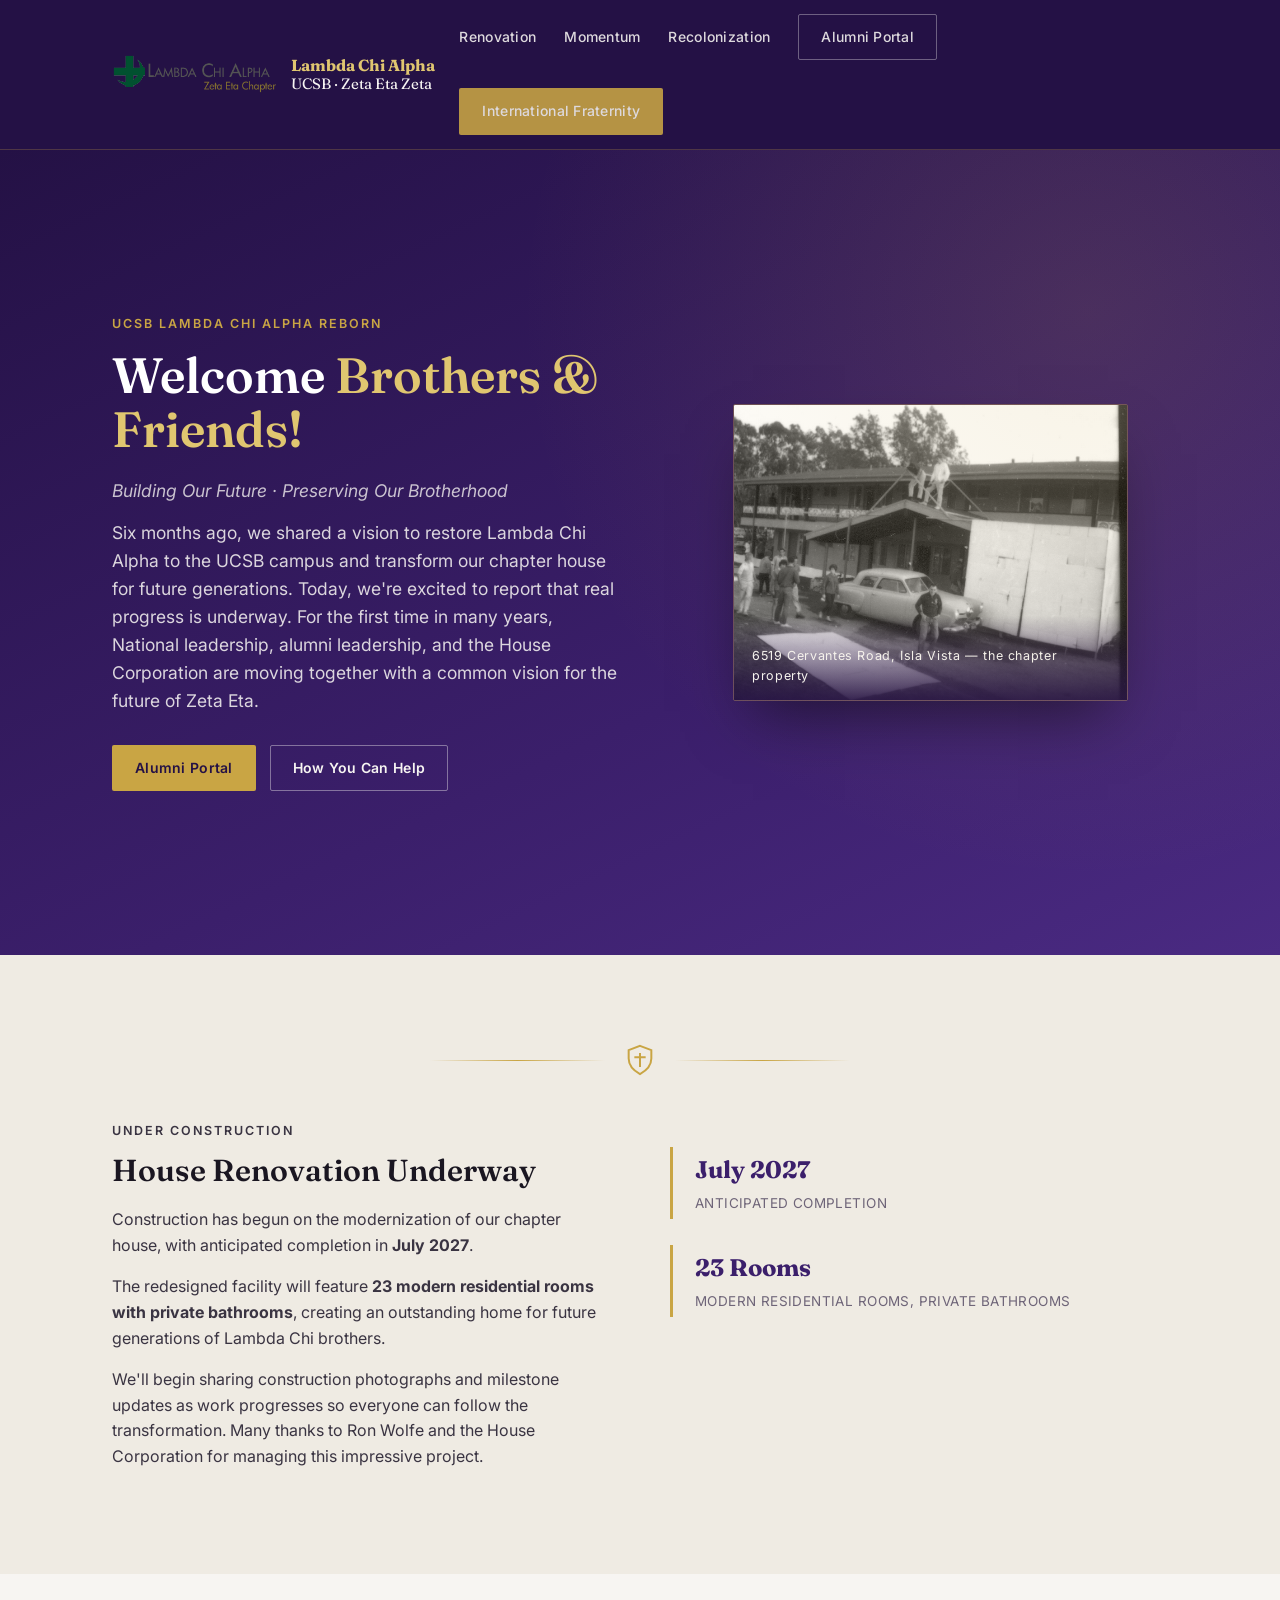
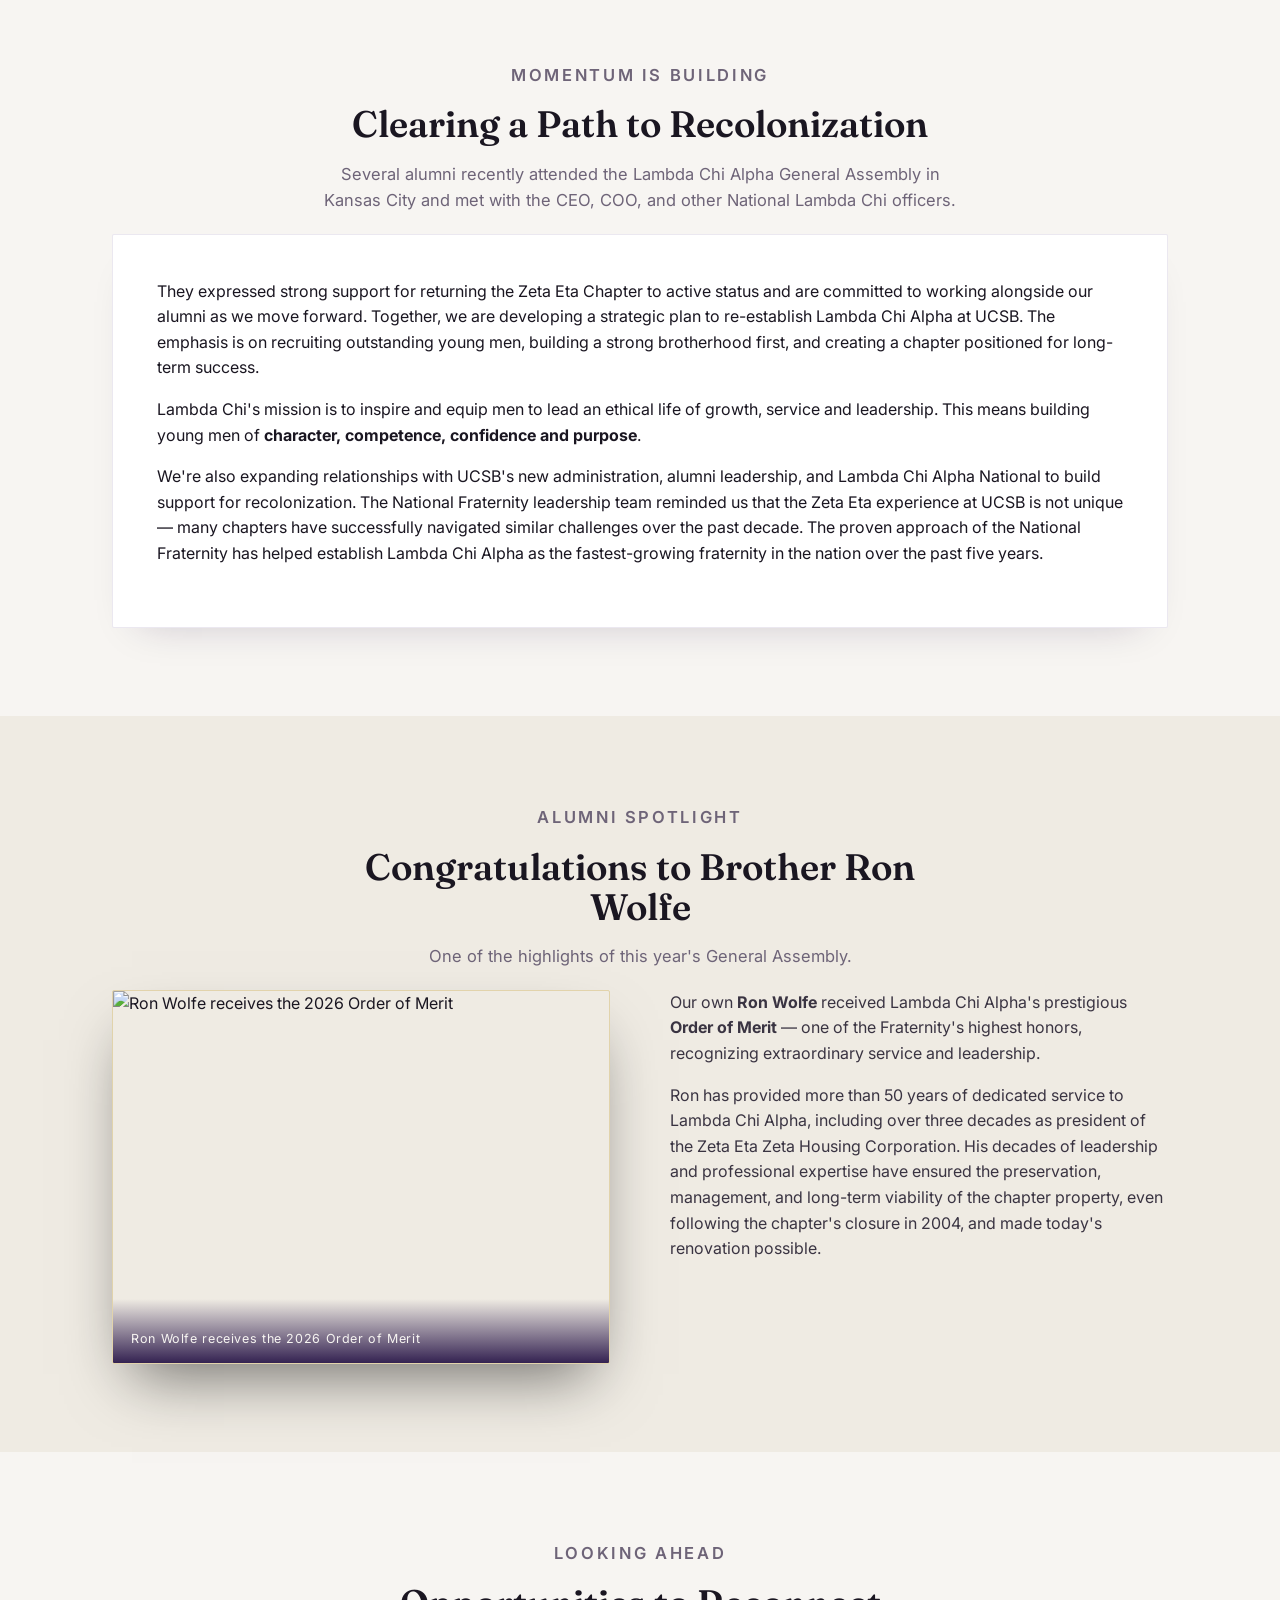
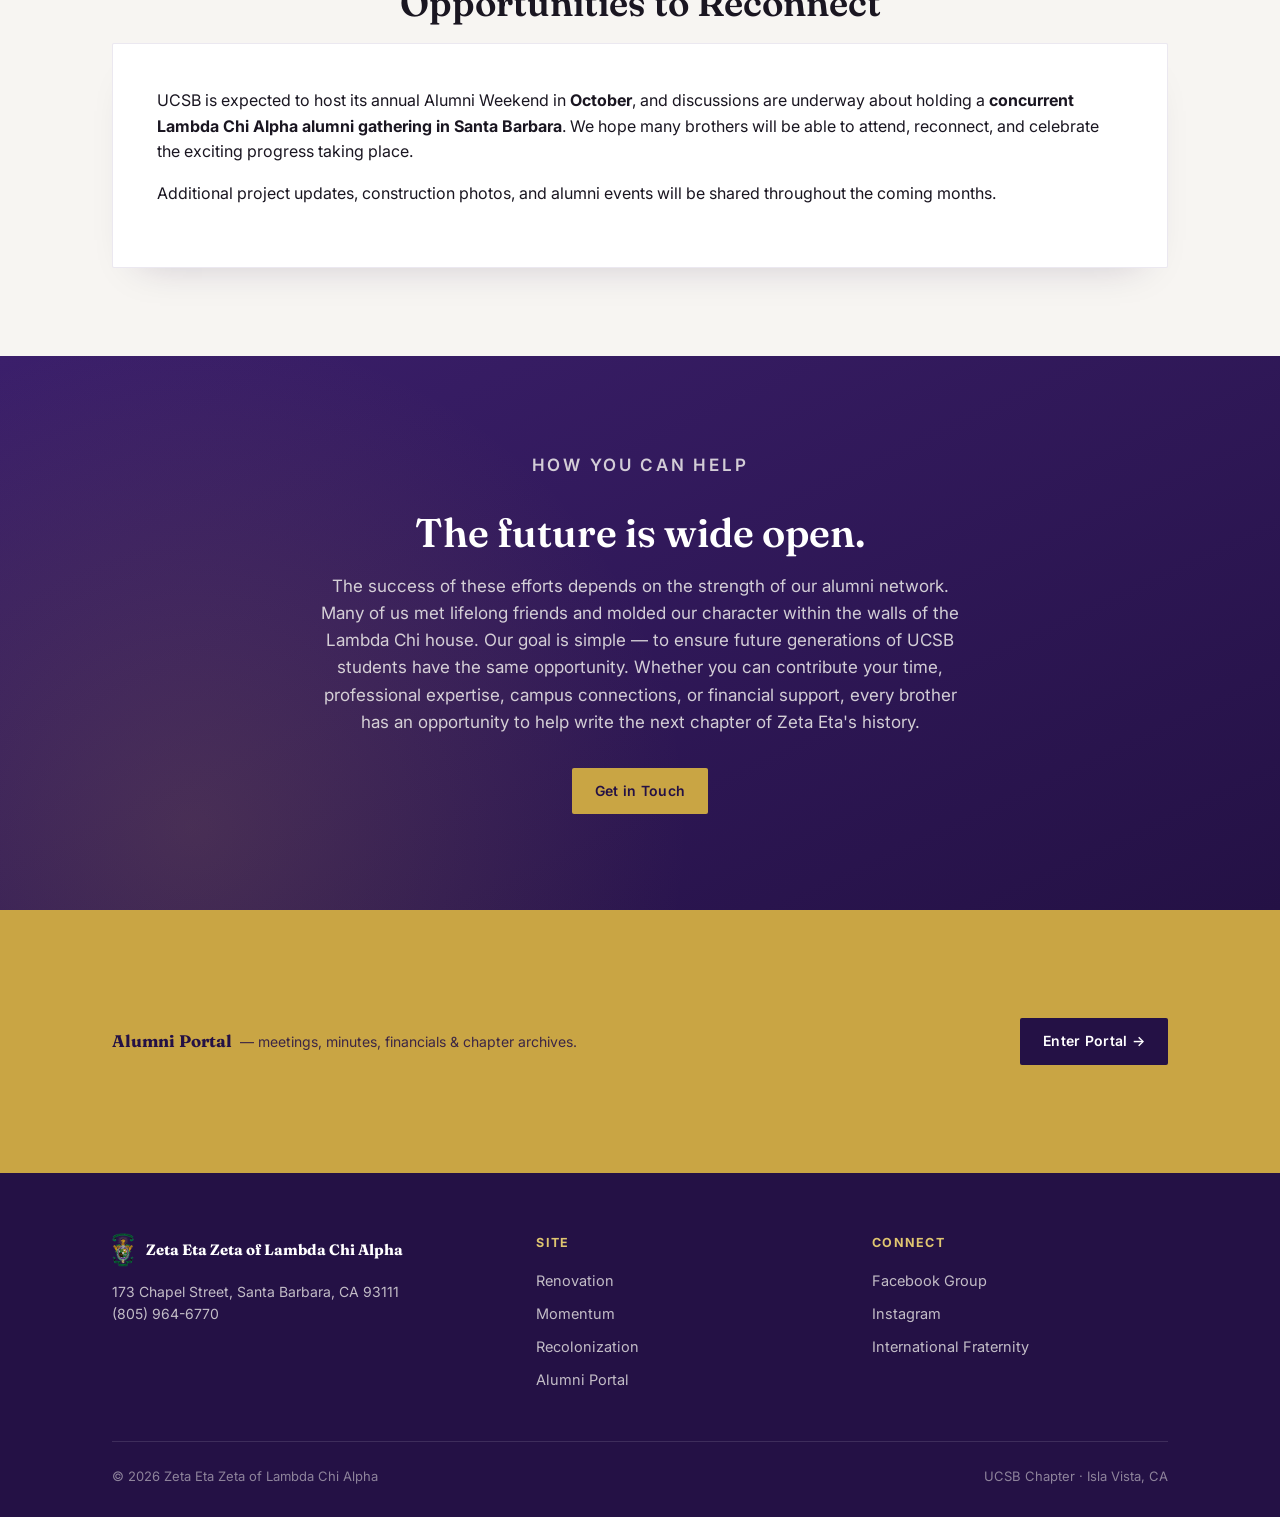
==== index.html @ a700efa6 "Initial site" ====
<!DOCTYPE html>
<html lang="en">
<head>
<meta charset="UTF-8">
<meta name="viewport" content="width=device-width, initial-scale=1.0">
<title>UCSB Lambda Chi Alpha — Zeta Eta Zeta Chapter</title>
<meta name="description" content="UCSB Men's Fraternity Lambda Chi Alpha — Zeta Eta Zeta Chapter. Building a lasting legacy of leadership.">
<link rel="preconnect" href="https://fonts.googleapis.com">
<link rel="preconnect" href="https://fonts.gstatic.com" crossorigin>
<link href="https://fonts.googleapis.com/css2?family=Fraunces:opsz,wght@9..144,500;9..144,600;9..144,700&family=Inter:wght@400;500;600;700&display=swap" rel="stylesheet">
<link rel="stylesheet" href="assets/style.css">
</head>
<body>

<a class="skip-link" href="#main">Skip to content</a>

<header class="site-header">
  <div class="wrap">
    <a class="brand" href="/">
      <img src="assets/logo.png" alt="Zeta Eta Zeta of Lambda Chi Alpha crest">
      <span class="brand-text"><strong>Lambda Chi Alpha</strong>UCSB · Zeta Eta Zeta</span>
    </a>
    <button class="nav-toggle" aria-label="Toggle menu" aria-expanded="false">☰</button>
    <nav class="nav">
      <a href="#renovation">Renovation</a>
      <a href="#momentum">Momentum</a>
      <a href="#recolonization">Recolonization</a>
      <a href="portal.html" class="btn btn-outline">Alumni Portal</a>
      <a href="https://www.lambdachi.org/" class="btn btn-gold" target="_blank" rel="noopener">International Fraternity</a>
    </nav>
  </div>
</header>

<main id="main">

  <section class="hero">
    <div class="wrap">
      <div>
        <p class="eyebrow">UCSB Lambda Chi Alpha Reborn</p>
        <h1>Welcome <em>Brothers &amp; Friends!</em></h1>
        <p class="lead" style="font-style:italic; opacity:0.9; margin-bottom:14px;">Building Our Future &middot; Preserving Our Brotherhood</p>
        <p class="lead">Six months ago, we shared a vision to restore Lambda Chi Alpha to the UCSB campus and transform our chapter house for future generations. Today, we're excited to report that real progress is underway. For the first time in many years, National leadership, alumni leadership, and the House Corporation are moving together with a common vision for the future of Zeta Eta.</p>
        <div class="hero-actions">
          <a class="btn btn-gold" href="portal.html">Alumni Portal</a>
          <a class="btn btn-outline" href="#recolonization">How You Can Help</a>
        </div>
      </div>
      <figure class="hero-figure">
        <img src="assets/house.jpg" alt="The Lambda Chi Alpha house at 6519 Cervantes Road">
        <figcaption>6519 Cervantes Road, Isla Vista — the chapter property</figcaption>
      </figure>
    </div>
  </section>

  <section id="renovation" class="section-alt">
    <div class="wrap">
      <div class="crest-divider">
        <span class="line"></span>
        <svg viewBox="0 0 24 24" fill="none" stroke="#C9A544" stroke-width="1.4"><path d="M12 2l8 3v6c0 5-3.5 8.5-8 11-4.5-2.5-8-6-8-11V5l8-3z"/><path d="M12 7v10M8 10h8"/></svg>
        <span class="line"></span>
      </div>
      <div class="about-grid">
        <div>
          <p class="eyebrow">Under Construction</p>
          <h2 style="font-size:1.9rem; margin:12px 0 20px;">House Renovation Underway</h2>
          <p>Construction has begun on the modernization of our chapter house, with anticipated completion in <strong>July 2027</strong>.</p>
          <p>The redesigned facility will feature <strong>23 modern residential rooms with private bathrooms</strong>, creating an outstanding home for future generations of Lambda Chi brothers.</p>
          <p>We'll begin sharing construction photographs and milestone updates as work progresses so everyone can follow the transformation. Many thanks to Ron Wolfe and the House Corporation for managing this impressive project.</p>
        </div>
        <div>
          <div class="pull-fact">
            <strong>July 2027</strong>
            <span>Anticipated completion</span>
          </div>
          <div class="pull-fact">
            <strong>23 Rooms</strong>
            <span>Modern residential rooms, private bathrooms</span>
          </div>
        </div>
      </div>
    </div>
  </section>

  <section id="momentum">
    <div class="wrap">
      <div class="section-head">
        <p class="eyebrow">Momentum Is Building</p>
        <h2>Clearing a Path to Recolonization</h2>
        <p>Several alumni recently attended the Lambda Chi Alpha General Assembly in Kansas City and met with the CEO, COO, and other National Lambda Chi officers.</p>
      </div>
      <div class="event-card">
        <p>They expressed strong support for returning the Zeta Eta Chapter to active status and are committed to working alongside our alumni as we move forward. Together, we are developing a strategic plan to re-establish Lambda Chi Alpha at UCSB. The emphasis is on recruiting outstanding young men, building a strong brotherhood first, and creating a chapter positioned for long-term success.</p>
        <p>Lambda Chi's mission is to inspire and equip men to lead an ethical life of growth, service and leadership. This means building young men of <strong>character, competence, confidence and purpose</strong>.</p>
        <p>We're also expanding relationships with UCSB's new administration, alumni leadership, and Lambda Chi Alpha National to build support for recolonization. The National Fraternity leadership team reminded us that the Zeta Eta experience at UCSB is not unique — many chapters have successfully navigated similar challenges over the past decade. The proven approach of the National Fraternity has helped establish Lambda Chi Alpha as the fastest-growing fraternity in the nation over the past five years.</p>
      </div>
    </div>
  </section>

  <section class="section-alt">
    <div class="wrap">
      <div class="section-head">
        <p class="eyebrow">Alumni Spotlight</p>
        <h2>Congratulations to Brother Ron Wolfe</h2>
        <p>One of the highlights of this year's General Assembly.</p>
      </div>
      <div class="about-grid">
        <figure class="hero-figure" style="margin:0;">
          <img src="https://ucsblambdachi.org/wp-content/uploads/sites/9669/2026/08/unnamed-1.jpg" alt="Ron Wolfe receives the 2026 Order of Merit">
          <figcaption>Ron Wolfe receives the 2026 Order of Merit</figcaption>
        </figure>
        <div>
          <p>Our own <strong>Ron Wolfe</strong> received Lambda Chi Alpha's prestigious <strong>Order of Merit</strong> — one of the Fraternity's highest honors, recognizing extraordinary service and leadership.</p>
          <p>Ron has provided more than 50 years of dedicated service to Lambda Chi Alpha, including over three decades as president of the Zeta Eta Zeta Housing Corporation. His decades of leadership and professional expertise have ensured the preservation, management, and long-term viability of the chapter property, even following the chapter's closure in 2004, and made today's renovation possible.</p>
        </div>
      </div>
    </div>
  </section>

  <section>
    <div class="wrap">
      <div class="section-head">
        <p class="eyebrow">Looking Ahead</p>
        <h2>Opportunities to Reconnect</h2>
      </div>
      <div class="event-card">
        <p>UCSB is expected to host its annual Alumni Weekend in <strong>October</strong>, and discussions are underway about holding a <strong>concurrent Lambda Chi Alpha alumni gathering in Santa Barbara</strong>. We hope many brothers will be able to attend, reconnect, and celebrate the exciting progress taking place.</p>
        <p>Additional project updates, construction photos, and alumni events will be shared throughout the coming months.</p>
      </div>
    </div>
  </section>

  <section id="recolonization" class="cta">
    <div class="wrap">
      <p class="eyebrow">How You Can Help</p>
      <h2>The future is wide open.</h2>
      <p>The success of these efforts depends on the strength of our alumni network. Many of us met lifelong friends and molded our character within the walls of the Lambda Chi house. Our goal is simple — to ensure future generations of UCSB students have the same opportunity. Whether you can contribute your time, professional expertise, campus connections, or financial support, every brother has an opportunity to help write the next chapter of Zeta Eta's history.</p>
      <a class="btn btn-gold" href="mailto:info@ucsblambdachi.org">Get in Touch</a>
    </div>
  </section>

  <section class="portal-strip">
    <div class="wrap">
      <div>
        <strong>Alumni Portal</strong>
        <span>&nbsp;— meetings, minutes, financials &amp; chapter archives.</span>
      </div>
      <a class="btn" style="background:var(--purple-ink); color:#fff;" href="portal.html">Enter Portal &rarr;</a>
    </div>
  </section>

</main>

<footer class="site-footer">
  <div class="wrap">
    <div class="footer-grid">
      <div>
        <div class="footer-brand">
          <img src="assets/shield.png" alt="">
          <strong>Zeta Eta Zeta of Lambda Chi Alpha</strong>
        </div>
        <p style="max-width:34ch; font-size:14px;">173 Chapel Street, Santa Barbara, CA 93111<br>(805) 964-6770</p>
      </div>
      <div>
        <h4>Site</h4>
        <a href="#renovation">Renovation</a>
        <a href="#momentum">Momentum</a>
        <a href="#recolonization">Recolonization</a>
        <a href="portal.html">Alumni Portal</a>
      </div>
      <div>
        <h4>Connect</h4>
        <a href="https://www.facebook.com/groups/18757418348" target="_blank" rel="noopener">Facebook Group</a>
        <a href="https://www.instagram.com/ucsblambdachi/" target="_blank" rel="noopener">Instagram</a>
        <a href="https://www.lambdachi.org/" target="_blank" rel="noopener">International Fraternity</a>
      </div>
    </div>
    <div class="footer-bottom">
      <span>&copy; <span id="year">2026</span> Zeta Eta Zeta of Lambda Chi Alpha</span>
      <span>UCSB Chapter · Isla Vista, CA</span>
    </div>
  </div>
</footer>

<script src="assets/main.js"></script>
</body>
</html>
---- assets/style.css ----
/* ============================================================
   UCSB Lambda Chi Alpha — Zeta Eta Zeta
   Design tokens
   ============================================================ */
:root {
  --purple-deep: #3B1F6B;
  --purple-ink: #241145;
  --gold: #C9A544;
  --gold-bright: #E0C670;
  --paper: #F7F5F2;
  --paper-dim: #EFEBE3;
  --ink: #1A1621;
  --stone: #6E6478;

  --font-display: 'Fraunces', Georgia, 'Times New Roman', serif;
  --font-body: 'Inter', -apple-system, BlinkMacSystemFont, 'Segoe UI', sans-serif;

  --max: 1120px;
  --radius: 2px;
}

* { box-sizing: border-box; }

html { scroll-behavior: smooth; }

body {
  margin: 0;
  background: var(--paper);
  color: var(--ink);
  font-family: var(--font-body);
  font-size: 16px;
  line-height: 1.6;
  -webkit-font-smoothing: antialiased;
}

img { max-width: 100%; display: block; }

a { color: inherit; }

.wrap {
  max-width: var(--max);
  margin: 0 auto;
  padding: 0 32px;
}

.eyebrow {
  font-family: var(--font-body);
  font-size: 12.5px;
  font-weight: 600;
  letter-spacing: 0.16em;
  text-transform: uppercase;
  color: var(--gold);
}

h1, h2, h3 {
  font-family: var(--font-display);
  font-weight: 600;
  line-height: 1.1;
  margin: 0;
}

p { margin: 0 0 1em; }

/* ---------- Skip link / focus ---------- */
.skip-link {
  position: absolute;
  left: -9999px;
  top: 0;
  background: var(--gold);
  color: var(--purple-ink);
  padding: 12px 20px;
  z-index: 999;
  font-weight: 600;
}
.skip-link:focus { left: 16px; top: 16px; }

:focus-visible {
  outline: 3px solid var(--gold);
  outline-offset: 3px;
}

/* ---------- Header ---------- */
.site-header {
  background: var(--purple-ink);
  border-bottom: 1px solid rgba(201, 165, 68, 0.25);
  position: sticky;
  top: 0;
  z-index: 100;
}

.site-header .wrap {
  display: flex;
  align-items: center;
  justify-content: space-between;
  padding-top: 14px;
  padding-bottom: 14px;
  gap: 24px;
}

.brand {
  display: flex;
  align-items: center;
  gap: 12px;
  text-decoration: none;
  color: var(--paper);
  flex-shrink: 0;
}

.brand img { height: 40px; width: auto; }

.brand-text {
  font-family: var(--font-display);
  font-size: 15px;
  line-height: 1.25;
}
.brand-text strong { display: block; font-size: 16px; color: var(--gold-bright); }

.nav {
  display: flex;
  align-items: center;
  gap: 28px;
  flex-wrap: wrap;
}

.nav a {
  color: var(--paper);
  text-decoration: none;
  font-size: 14px;
  font-weight: 500;
  letter-spacing: 0.02em;
  opacity: 0.88;
  transition: opacity 0.15s, color 0.15s;
}
.nav a:hover { opacity: 1; color: var(--gold-bright); }

.btn {
  display: inline-block;
  font-family: var(--font-body);
  font-weight: 600;
  font-size: 14px;
  letter-spacing: 0.02em;
  padding: 11px 22px;
  border-radius: var(--radius);
  text-decoration: none;
  border: 1.5px solid transparent;
  cursor: pointer;
  transition: transform 0.15s ease, background 0.15s ease, border-color 0.15s ease;
}
.btn:hover { transform: translateY(-1px); }

.btn-gold {
  background: var(--gold);
  color: var(--purple-ink);
}
.btn-gold:hover { background: var(--gold-bright); }

.btn-outline {
  border-color: rgba(247,245,242,0.4);
  color: var(--paper);
}
.btn-outline:hover { border-color: var(--gold-bright); color: var(--gold-bright); }

.nav-toggle {
  display: none;
  background: none;
  border: none;
  color: var(--paper);
  font-size: 26px;
  cursor: pointer;
}

/* ---------- Hero ---------- */
.hero {
  background: linear-gradient(155deg, var(--purple-ink) 0%, var(--purple-deep) 62%, #4a2a82 100%);
  color: var(--paper);
  position: relative;
  overflow: hidden;
}

.hero::after {
  content: "";
  position: absolute;
  inset: 0;
  background-image: radial-gradient(circle at 85% 20%, rgba(201,165,68,0.14), transparent 45%);
  pointer-events: none;
}

.hero .wrap {
  display: grid;
  grid-template-columns: 1.05fr 0.95fr;
  gap: 56px;
  align-items: center;
  padding-top: 76px;
  padding-bottom: 76px;
  position: relative;
}

.hero h1 {
  font-size: clamp(2.1rem, 4vw, 3.1rem);
  margin: 14px 0 20px;
  color: #fff;
}

.hero h1 em {
  font-style: normal;
  color: var(--gold-bright);
}

.hero p.lead {
  font-size: 17.5px;
  color: rgba(247,245,242,0.86);
  max-width: 46ch;
  margin-bottom: 30px;
}

.hero-actions {
  display: flex;
  gap: 14px;
  flex-wrap: wrap;
}

.hero-figure {
  position: relative;
  border: 1px solid rgba(201,165,68,0.35);
  border-radius: var(--radius);
  overflow: hidden;
  box-shadow: 0 30px 60px -20px rgba(0,0,0,0.55);
}

.hero-figure img { width: 100%; height: 100%; object-fit: cover; aspect-ratio: 4/3; }

.hero-figure figcaption {
  position: absolute;
  bottom: 0; left: 0; right: 0;
  background: linear-gradient(0deg, rgba(36,17,69,0.92), transparent);
  color: var(--paper);
  font-size: 12.5px;
  letter-spacing: 0.05em;
  padding: 30px 18px 14px;
}

/* ---------- Crest divider (signature element) ---------- */
.crest-divider {
  display: flex;
  align-items: center;
  gap: 18px;
  margin: 0 auto 44px;
  max-width: 420px;
}
.crest-divider .line {
  flex: 1;
  height: 1px;
  background: linear-gradient(90deg, transparent, var(--gold), transparent);
}
.crest-divider svg { width: 34px; height: 34px; flex-shrink: 0; }

/* ---------- Sections ---------- */
section { padding: 88px 0; }

.section-head {
  text-align: center;
  max-width: 640px;
  margin: 0 auto 20px;
}

.section-head h2 {
  font-size: clamp(1.7rem, 3vw, 2.3rem);
  margin: 10px 0 16px;
}

.section-head p { color: var(--stone); font-size: 16.5px; }

.section-alt { background: var(--paper-dim); }

.section-dark {
  background: var(--purple-ink);
  color: var(--paper);
}
.section-dark .section-head p { color: rgba(247,245,242,0.72); }
.section-dark .eyebrow { color: var(--gold-bright); }

/* ---------- About / two-col ---------- */
.about-grid {
  display: grid;
  grid-template-columns: 1fr 1fr;
  gap: 60px;
  align-items: start;
}

.about-grid h3 {
  font-size: 1.4rem;
  margin-bottom: 14px;
  color: var(--purple-deep);
}

.about-grid p { color: #3a3442; }

.pull-fact {
  border-left: 3px solid var(--gold);
  padding: 4px 0 4px 22px;
  margin: 26px 0;
}
.pull-fact strong { display: block; font-family: var(--font-display); font-size: 1.5rem; color: var(--purple-deep); }
.pull-fact span { font-size: 13.5px; color: var(--stone); letter-spacing: 0.03em; text-transform: uppercase; }

/* ---------- Leadership event ---------- */
.event-card {
  background: #fff;
  border: 1px solid rgba(59,31,107,0.1);
  border-radius: var(--radius);
  padding: 44px;
  box-shadow: 0 20px 40px -28px rgba(36,17,69,0.25);
}

.event-card blockquote {
  font-family: var(--font-display);
  font-size: 1.2rem;
  color: var(--purple-deep);
  border-left: 3px solid var(--gold);
  margin: 26px 0;
  padding-left: 22px;
  line-height: 1.5;
}

.event-card cite {
  display: block;
  font-style: normal;
  font-size: 13px;
  color: var(--stone);
  margin-top: 8px;
}

.event-meta {
  display: flex;
  gap: 28px;
  flex-wrap: wrap;
  margin-top: 30px;
  padding-top: 26px;
  border-top: 1px solid var(--paper-dim);
  font-size: 14px;
  color: var(--stone);
}
.event-meta strong { color: var(--ink); display: block; font-size: 12.5px; letter-spacing: 0.05em; text-transform: uppercase; margin-bottom: 4px; }

/* ---------- Board grid ---------- */
.board-grid {
  display: grid;
  grid-template-columns: repeat(3, 1fr);
  gap: 28px;
}

.board-card {
  background: #fff;
  border: 1px solid rgba(59,31,107,0.1);
  border-radius: var(--radius);
  padding: 28px;
  transition: transform 0.18s ease, box-shadow 0.18s ease;
}
.board-card:hover {
  transform: translateY(-3px);
  box-shadow: 0 20px 36px -22px rgba(36,17,69,0.3);
}

.board-card .role {
  font-size: 12px;
  letter-spacing: 0.08em;
  text-transform: uppercase;
  color: var(--gold);
  font-weight: 700;
  margin-bottom: 6px;
}

.board-card h3 { font-size: 1.15rem; color: var(--purple-deep); margin-bottom: 10px; }
.board-card p { font-size: 14.5px; color: var(--stone); margin: 0; }

/* ---------- CTA / recolonization ---------- */
.cta {
  text-align: center;
  padding: 96px 0;
  background: linear-gradient(155deg, var(--purple-deep), var(--purple-ink));
  color: #fff;
  position: relative;
  overflow: hidden;
}
.cta::before {
  content: "";
  position: absolute;
  inset: 0;
  background-image: radial-gradient(circle at 15% 85%, rgba(201,165,68,0.16), transparent 42%);
}
.cta .wrap { position: relative; max-width: 720px; }
.cta h2 { font-size: clamp(1.8rem, 3.4vw, 2.5rem); color: #fff; margin: 12px 0 18px; }
.cta p { color: rgba(247,245,242,0.82); font-size: 17px; margin-bottom: 32px; }

/* ---------- Portal teaser ---------- */
.portal-strip {
  background: var(--gold);
  color: var(--purple-ink);
}
.portal-strip .wrap {
  display: flex;
  align-items: center;
  justify-content: space-between;
  gap: 20px;
  padding-top: 20px;
  padding-bottom: 20px;
  flex-wrap: wrap;
}
.portal-strip strong { font-family: var(--font-display); font-size: 1.05rem; }
.portal-strip span { font-size: 14px; opacity: 0.85; }

/* ---------- Footer ---------- */
footer.site-footer {
  background: var(--purple-ink);
  color: rgba(247,245,242,0.75);
  padding: 60px 0 30px;
  font-size: 14.5px;
}

.footer-grid {
  display: grid;
  grid-template-columns: 1.3fr 1fr 1fr;
  gap: 40px;
  padding-bottom: 40px;
  border-bottom: 1px solid rgba(247,245,242,0.12);
}

.footer-grid h4 {
  font-family: var(--font-body);
  font-size: 12.5px;
  letter-spacing: 0.1em;
  text-transform: uppercase;
  color: var(--gold-bright);
  margin: 0 0 16px;
}

.footer-grid a {
  display: block;
  color: rgba(247,245,242,0.75);
  text-decoration: none;
  margin-bottom: 10px;
}
.footer-grid a:hover { color: var(--gold-bright); }

.footer-brand { display: flex; align-items: center; gap: 12px; margin-bottom: 14px; }
.footer-brand img { height: 34px; }
.footer-brand strong { font-family: var(--font-display); color: #fff; font-size: 15px; }

.footer-bottom {
  display: flex;
  justify-content: space-between;
  align-items: center;
  padding-top: 24px;
  flex-wrap: wrap;
  gap: 12px;
  font-size: 13px;
  color: rgba(247,245,242,0.5);
}

/* ---------- Responsive ---------- */
@media (max-width: 880px) {
  .hero .wrap { grid-template-columns: 1fr; padding-top: 48px; padding-bottom: 48px; }
  .hero-figure { order: -1; }
  .about-grid { grid-template-columns: 1fr; gap: 36px; }
  .board-grid { grid-template-columns: 1fr 1fr; }
  .footer-grid { grid-template-columns: 1fr; gap: 30px; }
  section { padding: 60px 0; }

  .nav-toggle { display: block; }
  .nav {
    display: none;
    position: absolute;
    top: 100%; left: 0; right: 0;
    background: var(--purple-ink);
    flex-direction: column;
    align-items: flex-start;
    padding: 20px 32px 28px;
    border-bottom: 1px solid rgba(201,165,68,0.25);
    gap: 18px;
  }
  .nav.open { display: flex; }
}

@media (max-width: 560px) {
  .board-grid { grid-template-columns: 1fr; }
  .event-card { padding: 28px; }
  .wrap { padding: 0 20px; }
}

@media (prefers-reduced-motion: reduce) {
  html { scroll-behavior: auto; }
  * { transition: none !important; }
}
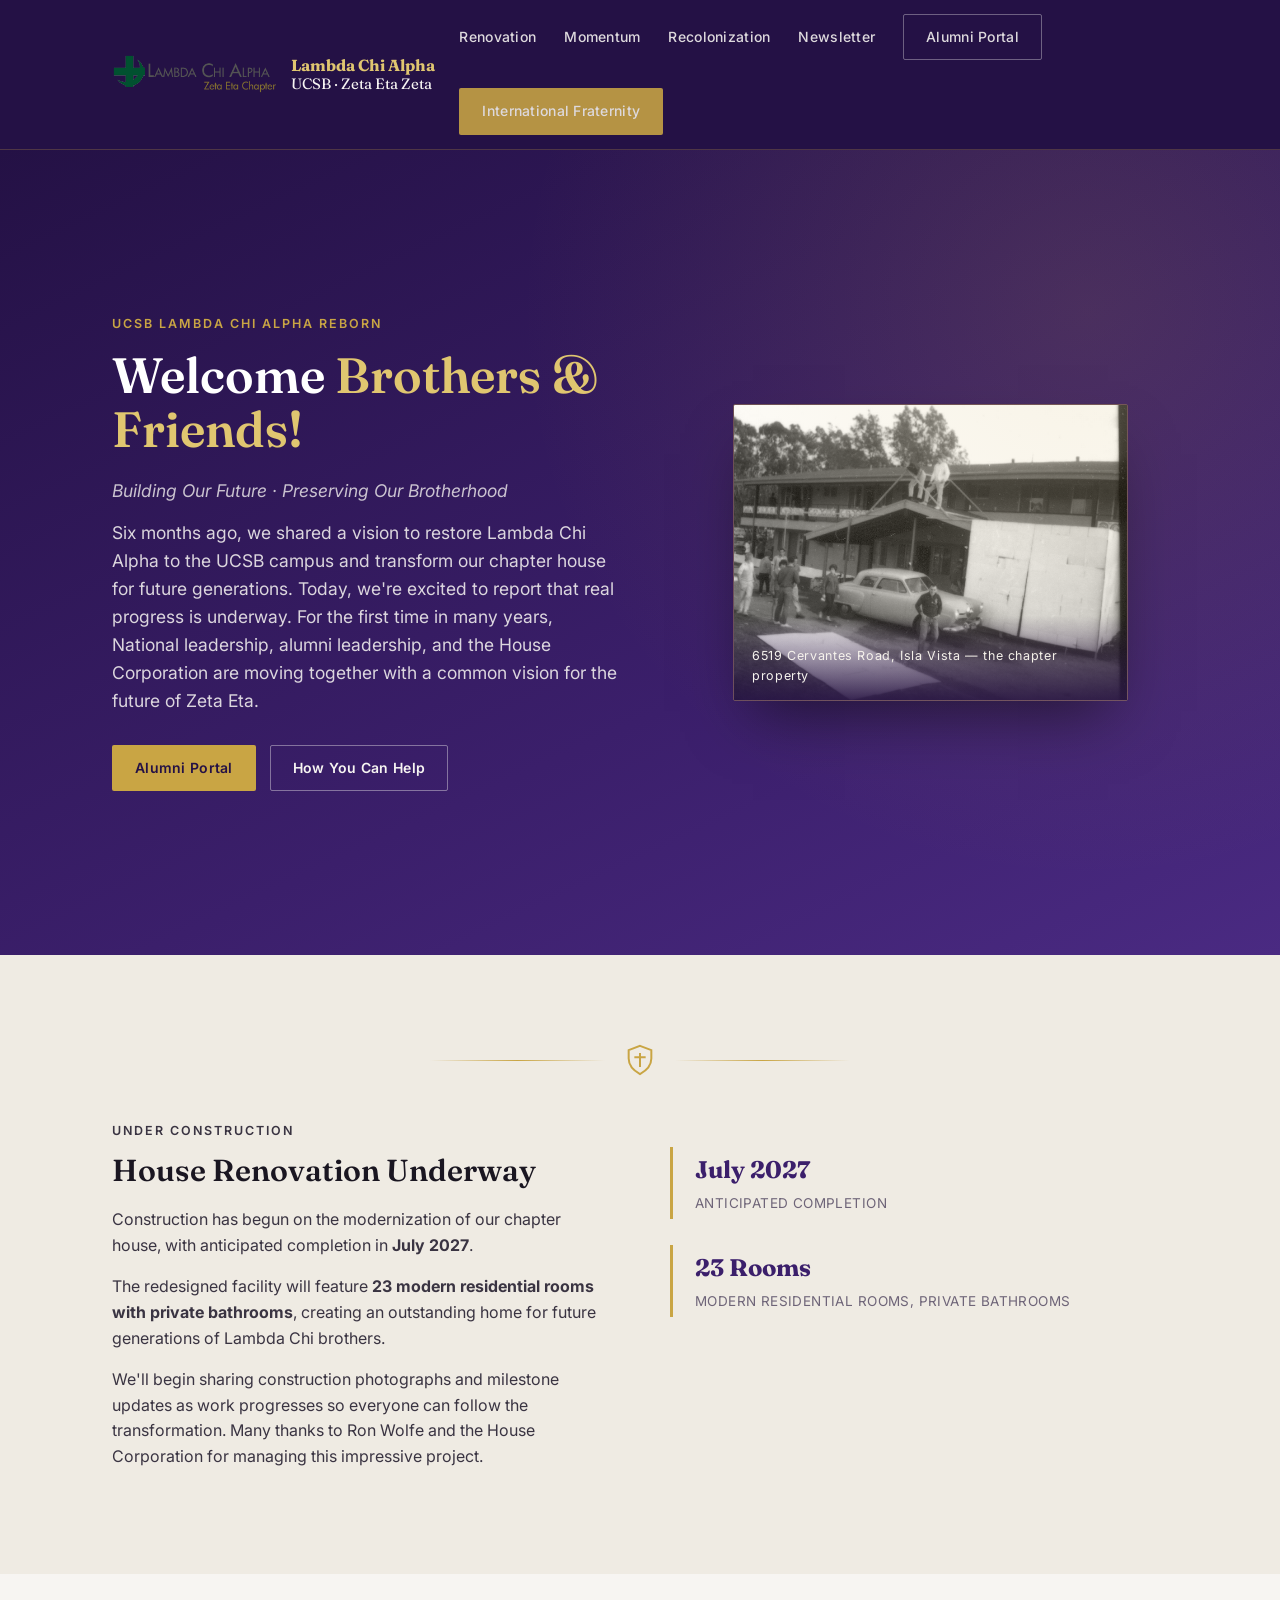
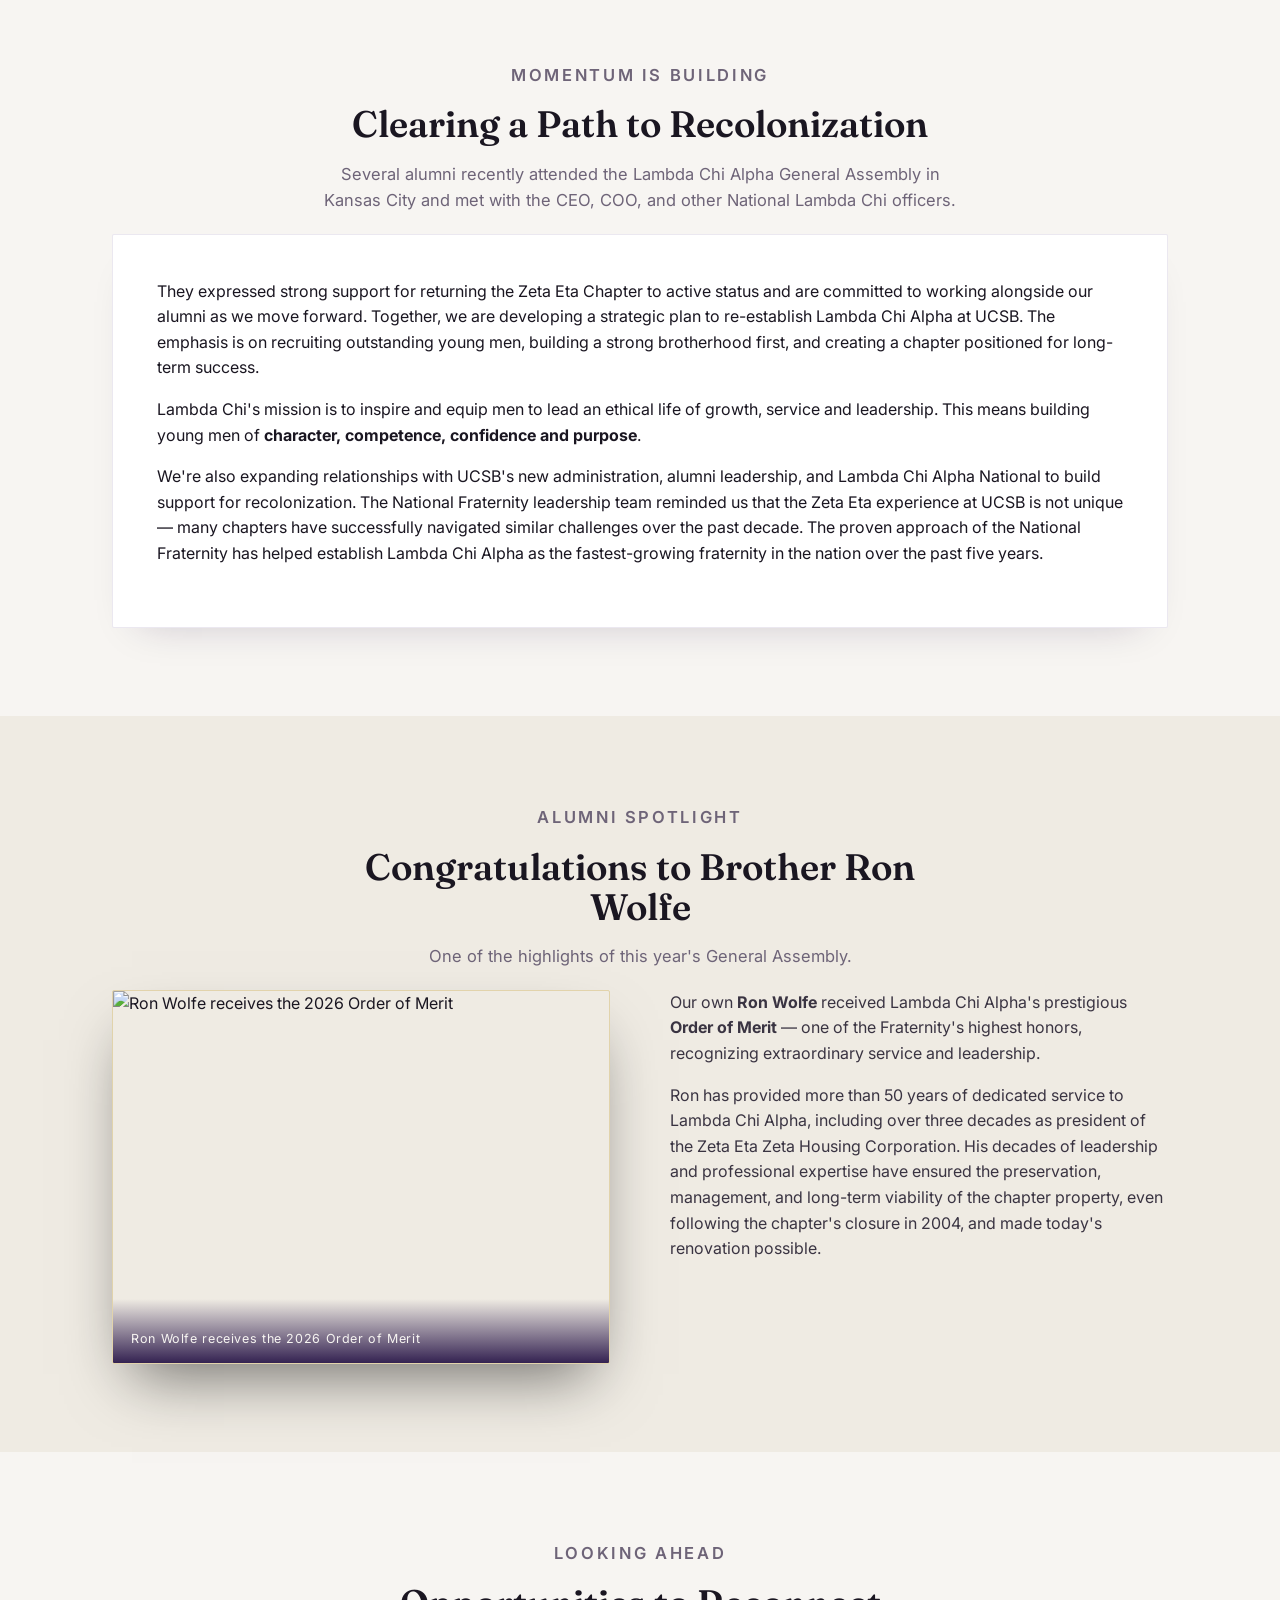
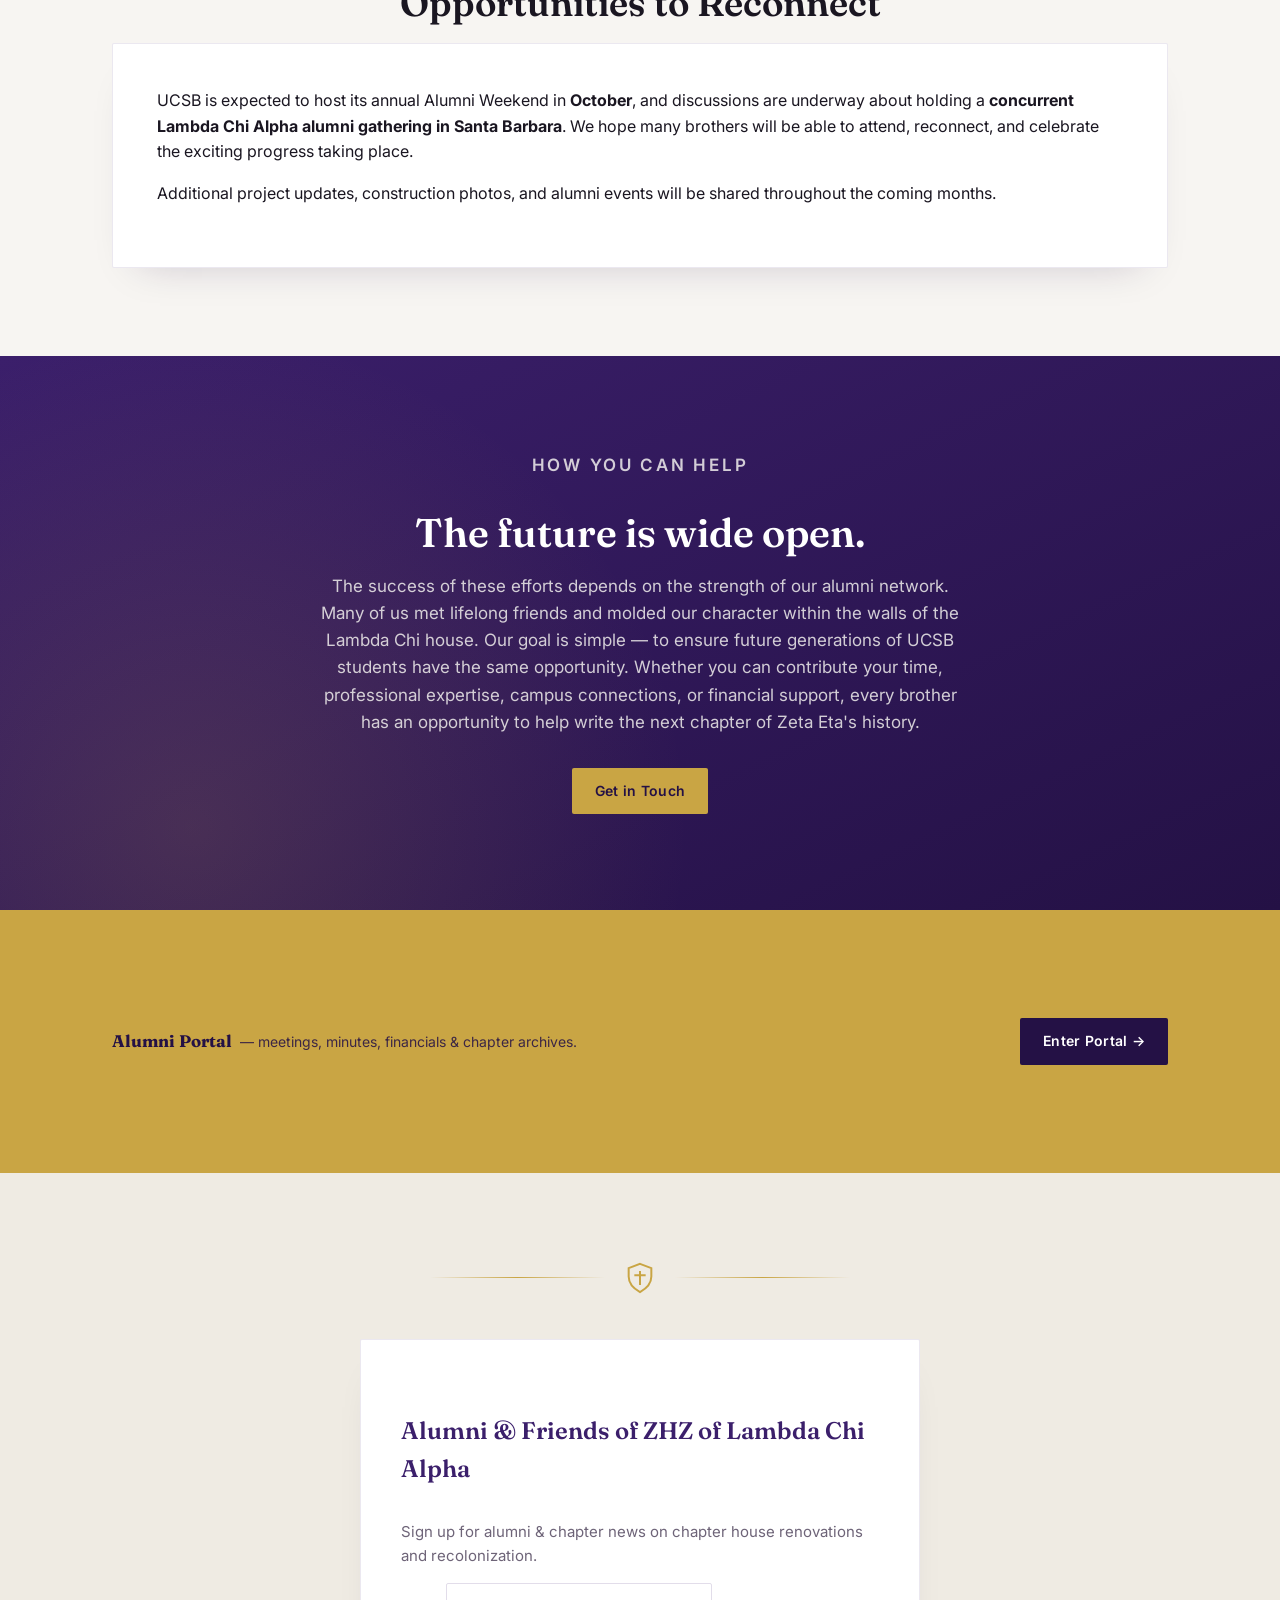
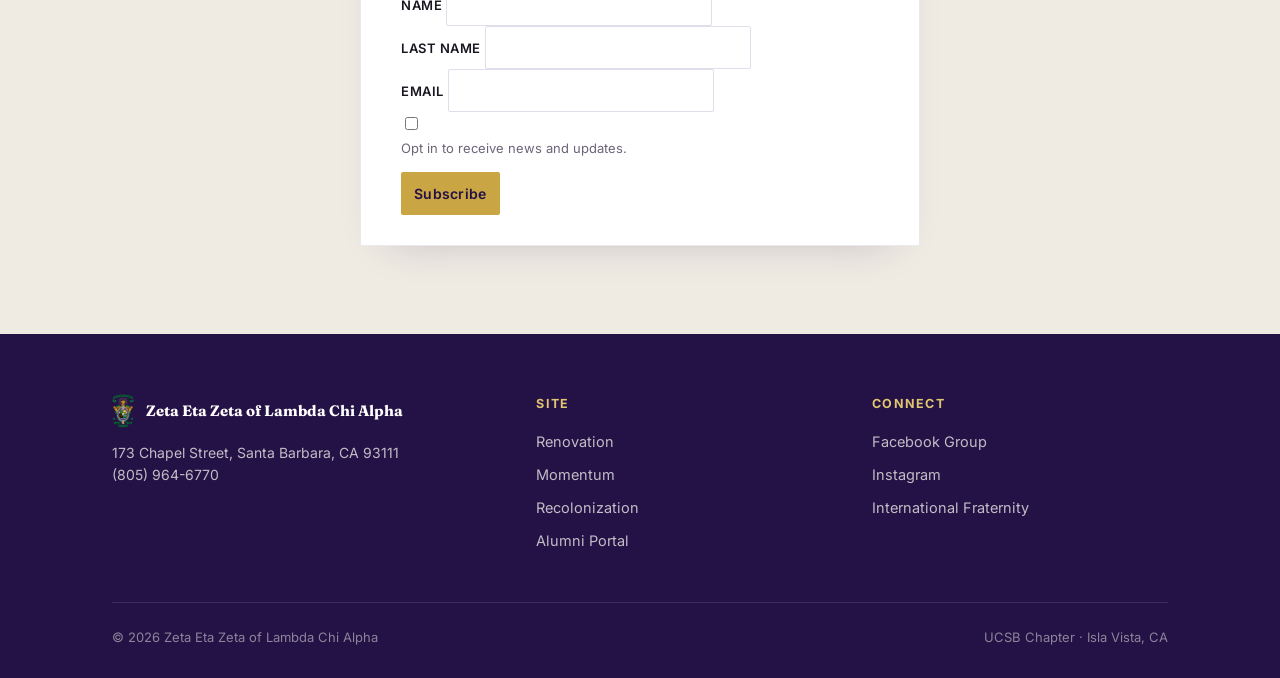
==== commit c4bf47ee: "Add newsletter signup form" ====
--- a/index.html
+++ b/index.html
@@ -25,6 +25,7 @@
       <a href="#renovation">Renovation</a>
       <a href="#momentum">Momentum</a>
       <a href="#recolonization">Recolonization</a>
+      <a href="#newsletter">Newsletter</a>
       <a href="portal.html" class="btn btn-outline">Alumni Portal</a>
       <a href="https://www.lambdachi.org/" class="btn btn-gold" target="_blank" rel="noopener">International Fraternity</a>
     </nav>
@@ -148,6 +149,85 @@
     </div>
   </section>
 
+  <section class="newsletter-section" id="newsletter">
+    <div class="wrap">
+      <div class="crest-divider">
+        <span class="line"></span>
+        <svg viewBox="0 0 24 24" fill="none" stroke="#C9A544" stroke-width="1.4"><path d="M12 2l8 3v6c0 5-3.5 8.5-8 11-4.5-2.5-8-6-8-11V5l8-3z"/><path d="M12 7v10M8 10h8"/></svg>
+        <span class="line"></span>
+      </div>
+
+      <div id="mlb2-46054539" class="ml-form-embedContainer ml-subscribe-form ml-subscribe-form-46054539">
+        <div class="ml-form-align-center">
+          <div class="ml-form-embedWrapper embedForm">
+            <div class="ml-form-embedBody ml-form-embedBodyDefault row-form">
+              <div class="ml-form-embedContent">
+                <h4>Alumni &amp; Friends of ZHZ of Lambda Chi Alpha</h4>
+                <p>Sign up for alumni &amp; chapter news on chapter house renovations and recolonization.</p>
+              </div>
+
+              <form class="ml-block-form" action="https://assets.mailerlite.com/jsonp/2642235/forms/198878280083834230/subscribe" data-code="" method="post" target="_blank">
+                <div class="ml-form-formContent">
+                  <div class="ml-form-fieldRow">
+                    <div class="ml-field-group ml-field-name ml-validate-required">
+                      <label>Name</label>
+                      <input aria-label="name" aria-required="true" type="text" class="form-control" name="fields[name]" placeholder="" autocomplete="given-name">
+                    </div>
+                  </div>
+                  <div class="ml-form-fieldRow">
+                    <div class="ml-field-group ml-field-last_name">
+                      <label>Last name</label>
+                      <input aria-label="last_name" type="text" class="form-control" name="fields[last_name]" placeholder="" autocomplete="family-name">
+                    </div>
+                  </div>
+                  <div class="ml-form-fieldRow ml-last-item">
+                    <div class="ml-field-group ml-field-email ml-validate-email ml-validate-required">
+                      <label>Email</label>
+                      <input aria-label="email" aria-required="true" type="email" class="form-control" name="fields[email]" placeholder="" autocomplete="email">
+                    </div>
+                  </div>
+                </div>
+
+                <div class="ml-form-checkboxRow ml-validate-required">
+                  <label class="checkbox">
+                    <input type="checkbox">
+                    <div class="label-description">
+                      <p>Opt in to receive news and updates.</p>
+                    </div>
+                  </label>
+                </div>
+
+                <div class="ml-form-recaptcha ml-validate-required" style="float: left;">
+                  <script src="https://www.google.com/recaptcha/api.js"></script>
+                  <div class="g-recaptcha" data-sitekey="6Lf1KHQUAAAAAFNKEX1hdSWCS3mRMv4FlFaNslaD"></div>
+                </div>
+
+                <input type="hidden" name="ml-submit" value="1">
+
+                <div class="ml-form-embedSubmit">
+                  <button type="submit" class="primary">Subscribe</button>
+                  <button disabled="disabled" style="display: none;" type="button" class="loading">
+                    <div class="ml-form-embedSubmitLoad"></div>
+                    <span class="sr-only">Loading...</span>
+                  </button>
+                </div>
+
+                <input type="hidden" name="anticsrf" value="true">
+              </form>
+            </div>
+
+            <div class="ml-form-successBody row-success" style="display: none">
+              <div class="ml-form-successContent">
+                <h4>Thank you!</h4>
+                <p>You have successfully joined our subscriber list.</p>
+              </div>
+            </div>
+          </div>
+        </div>
+      </div>
+    </div>
+  </section>
+
 </main>
 
 <footer class="site-footer">
@@ -182,5 +262,15 @@
 </footer>
 
 <script src="assets/main.js"></script>
+
+<script>
+  function ml_webform_success_46054539() {
+    var $ = ml_jQuery || jQuery;
+    $('.ml-subscribe-form-46054539 .row-success').show();
+    $('.ml-subscribe-form-46054539 .row-form').hide();
+  }
+</script>
+<script src="https://groot.mailerlite.com/js/w/webforms.min.js?v83147fa8ce2d95cb73ece7f28b469519"></script>
+<script>fetch("https://assets.mailerlite.com/jsonp/2642235/forms/198878280083834230/takel")</script>
 </body>
 </html>
--- a/assets/style.css
+++ b/assets/style.css
@@ -491,3 +491,90 @@
   html { scroll-behavior: auto; }
   * { transition: none !important; }
 }
+
+/* ---------- Newsletter signup (MailerLite embed reskin) ---------- */
+#mlb2-46054539.ml-form-embedContainer {
+  box-sizing: border-box;
+  display: block;
+  margin: 0 auto;
+  width: 100% !important;
+}
+#mlb2-46054539.ml-form-embedContainer .ml-form-embedWrapper {
+  background: #fff;
+  border: 1px solid rgba(59,31,107,0.1);
+  border-radius: var(--radius);
+  box-shadow: 0 20px 40px -28px rgba(36,17,69,0.25);
+  width: 100% !important;
+  max-width: 560px !important;
+  margin: 0 auto;
+  padding: 0;
+}
+#mlb2-46054539.ml-form-embedContainer .ml-form-embedBody {
+  padding: 40px 40px 30px !important;
+}
+#mlb2-46054539.ml-form-embedContainer .ml-form-embedContent h4 {
+  font-family: var(--font-display) !important;
+  font-size: 1.5rem !important;
+  font-weight: 600 !important;
+  color: var(--purple-deep) !important;
+}
+#mlb2-46054539.ml-form-embedContainer .ml-form-embedContent p {
+  font-family: var(--font-body) !important;
+  color: var(--stone) !important;
+  font-size: 15px !important;
+}
+#mlb2-46054539.ml-form-embedContainer .ml-field-group label {
+  font-family: var(--font-body) !important;
+  color: var(--ink) !important;
+  font-size: 13px !important;
+  font-weight: 600 !important;
+  text-transform: uppercase;
+  letter-spacing: 0.04em;
+}
+#mlb2-46054539.ml-form-embedContainer .ml-form-fieldRow input {
+  font-family: var(--font-body) !important;
+  border: 1.5px solid #e2ddea !important;
+  border-radius: var(--radius) !important;
+  padding: 11px 12px !important;
+  font-size: 15px !important;
+  color: var(--ink) !important;
+  transition: border-color 0.15s ease;
+}
+#mlb2-46054539.ml-form-embedContainer .ml-form-fieldRow input:focus {
+  border-color: var(--gold) !important;
+  outline: none;
+}
+#mlb2-46054539.ml-form-embedContainer .ml-form-checkboxRow .label-description p {
+  font-family: var(--font-body) !important;
+  color: var(--stone) !important;
+  font-size: 13px !important;
+}
+#mlb2-46054539.ml-form-embedContainer .ml-form-checkboxRow input[type="checkbox"]:checked ~ .label-description::before {
+  border-color: var(--gold) !important;
+  background-color: var(--gold) !important;
+}
+#mlb2-46054539.ml-form-embedContainer .ml-form-embedSubmit button {
+  background: var(--gold) !important;
+  border: none !important;
+  border-radius: var(--radius) !important;
+  font-family: var(--font-body) !important;
+  font-weight: 600 !important;
+  font-size: 14px !important;
+  letter-spacing: 0.02em;
+  color: var(--purple-ink) !important;
+  padding: 13px !important;
+  transition: background 0.15s ease, transform 0.15s ease;
+}
+#mlb2-46054539.ml-form-embedContainer .ml-form-embedSubmit button:hover {
+  background: var(--gold-bright) !important;
+  transform: translateY(-1px);
+}
+#mlb2-46054539.ml-form-embedContainer .ml-form-successContent h4 {
+  font-family: var(--font-display) !important;
+  color: var(--purple-deep) !important;
+}
+
+.newsletter-section {
+  background: var(--paper-dim);
+  padding: 88px 0;
+}
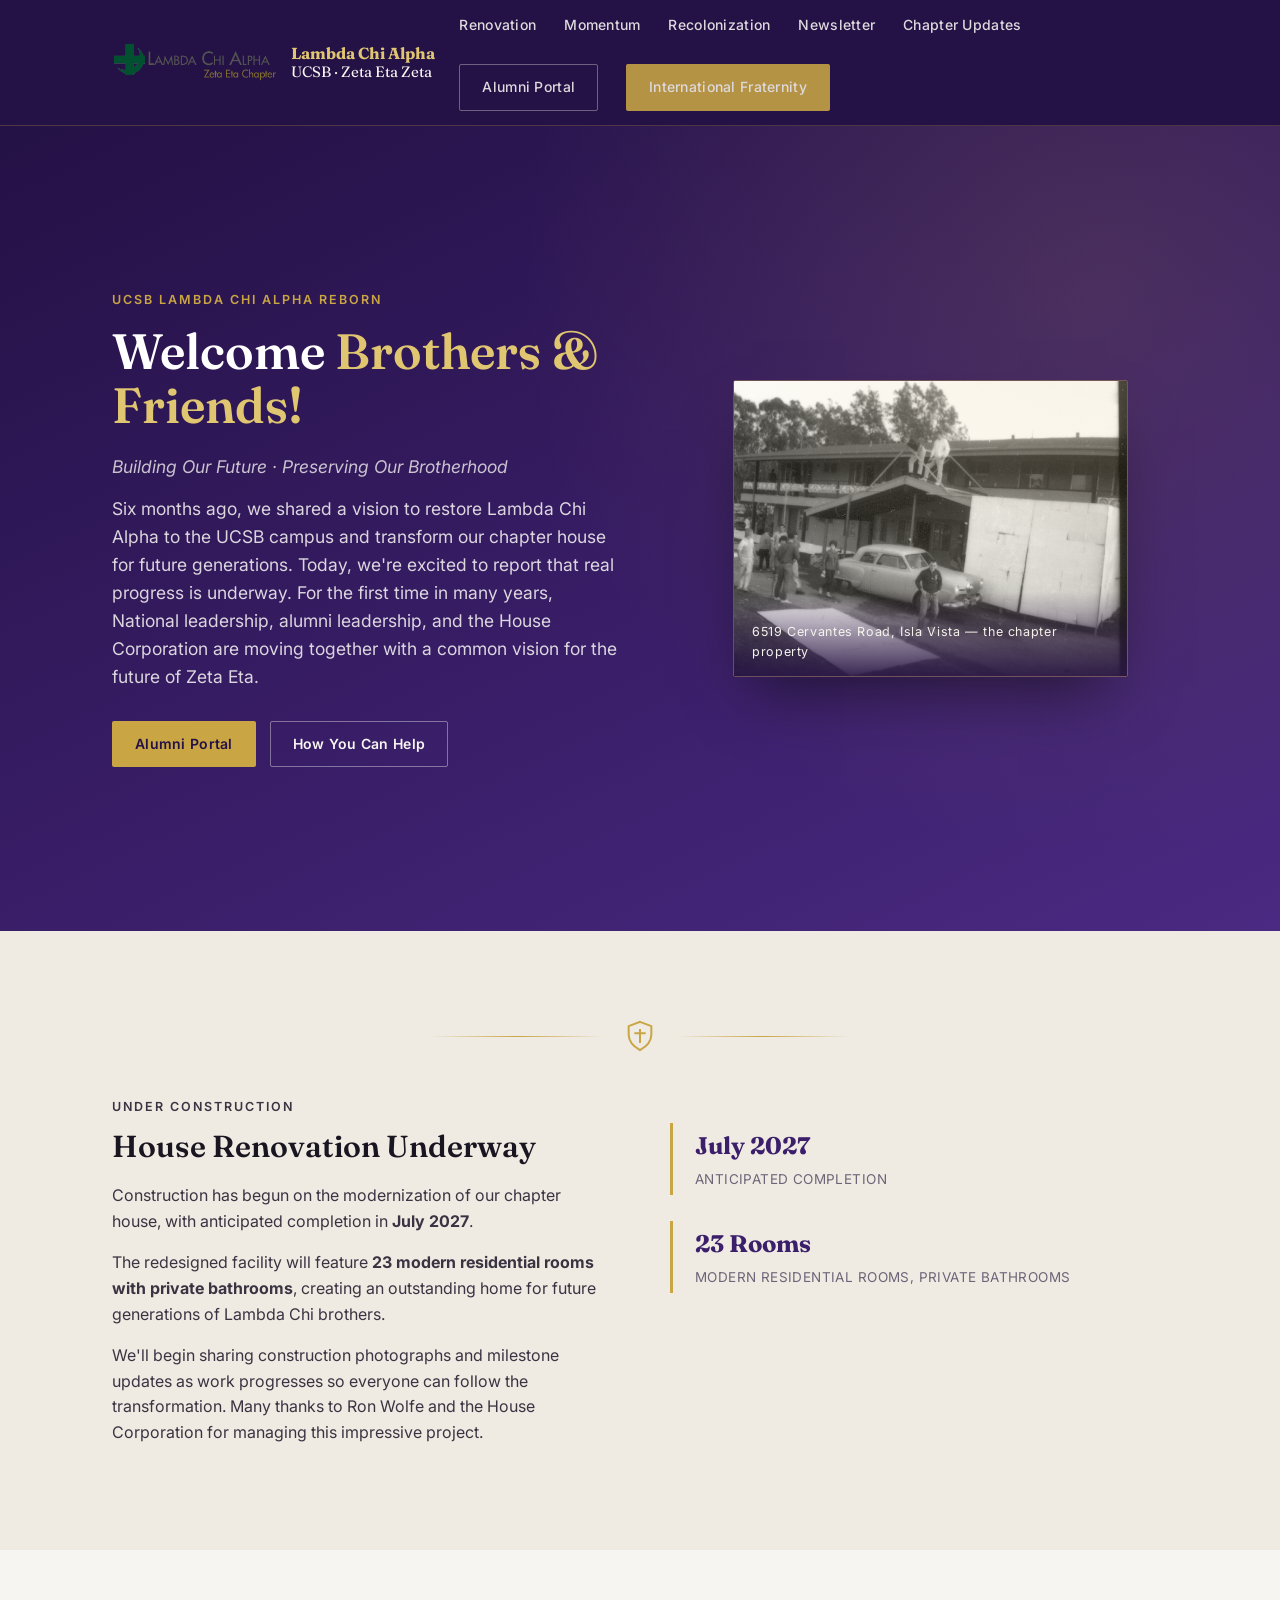
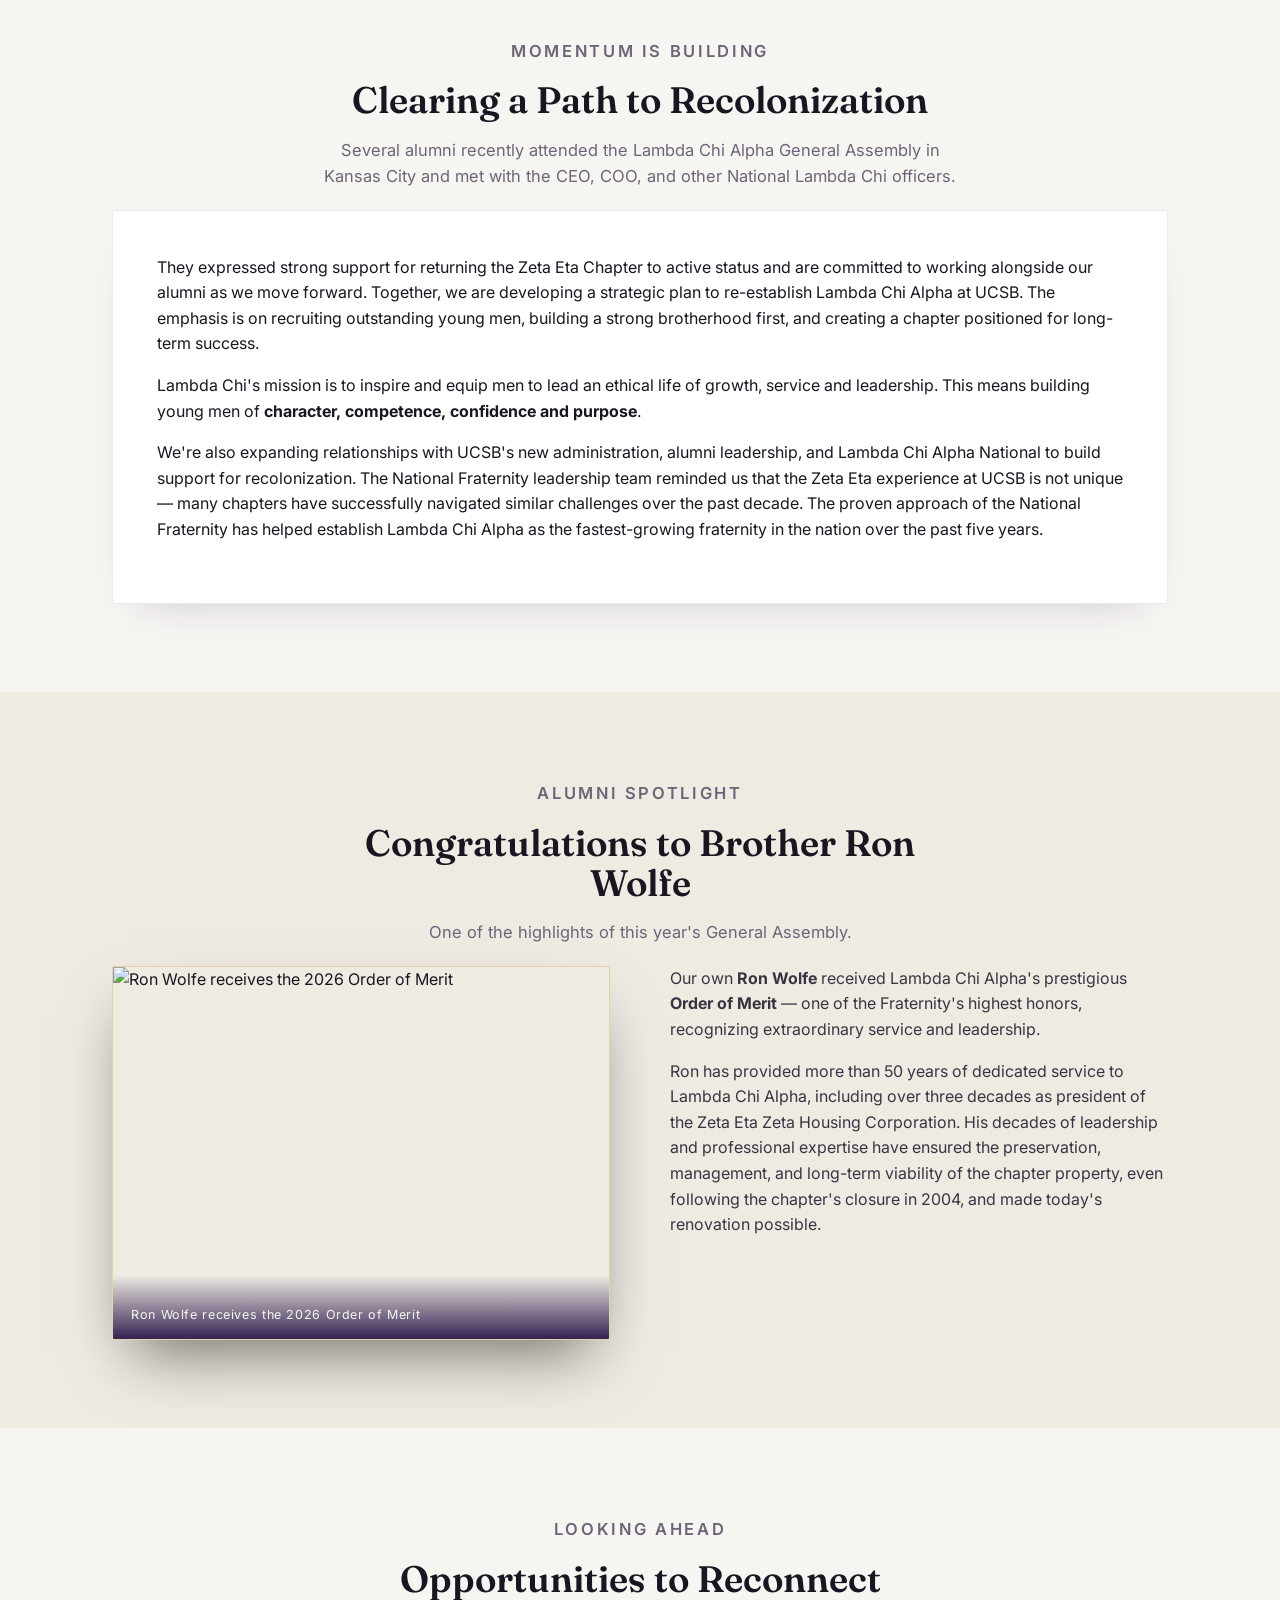
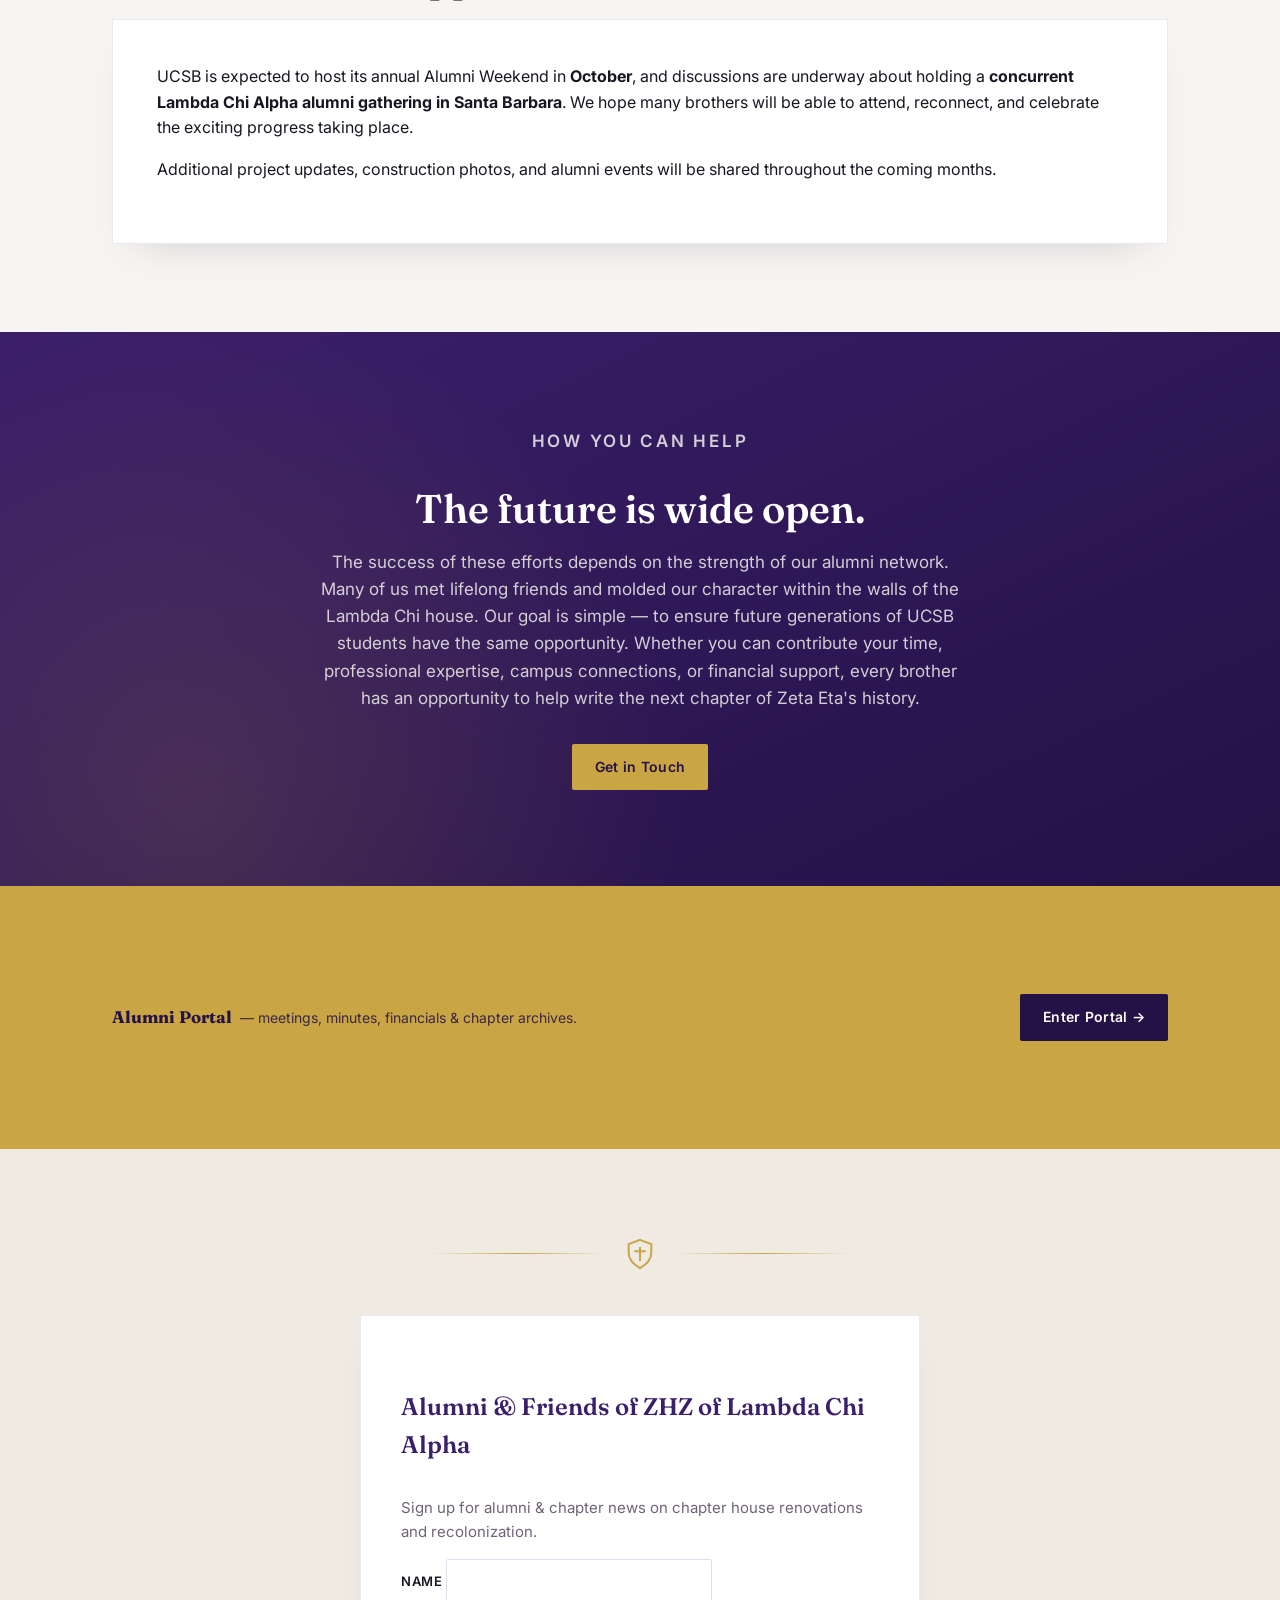
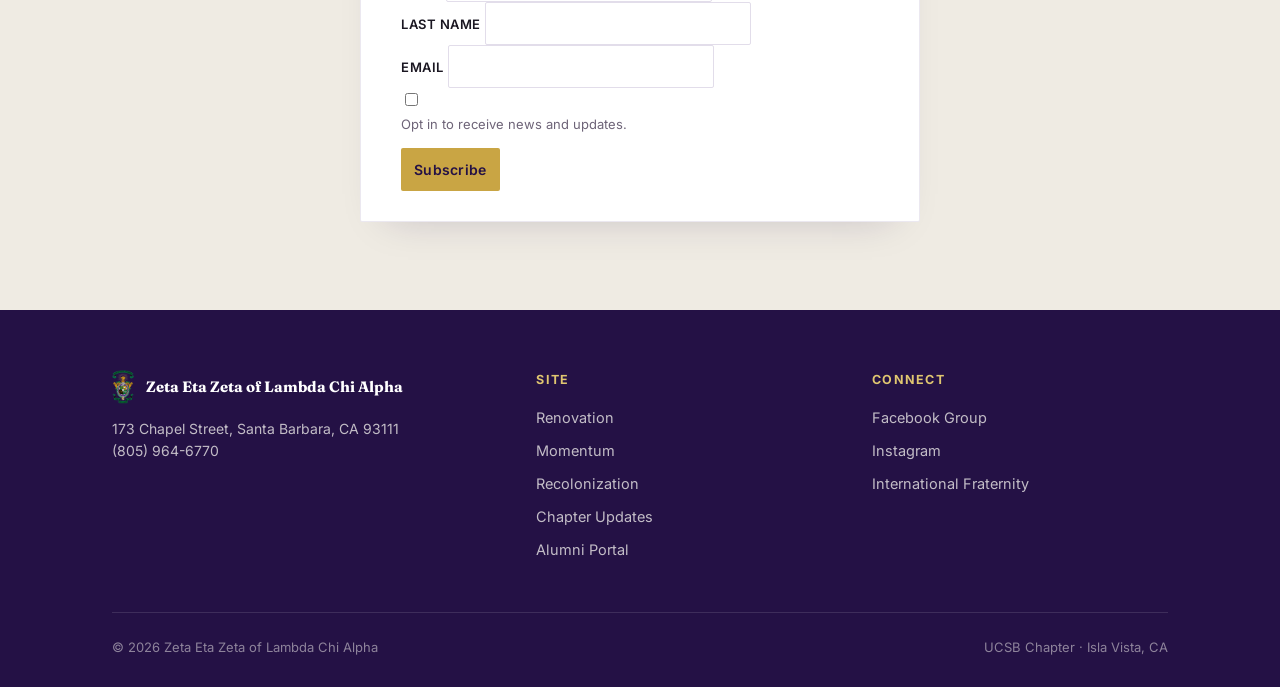
==== commit d890d62f: "Add files via upload" ====
--- a/index.html
+++ b/index.html
@@ -26,6 +26,7 @@
       <a href="#momentum">Momentum</a>
       <a href="#recolonization">Recolonization</a>
       <a href="#newsletter">Newsletter</a>
+      <a href="blog.html">Chapter Updates</a>
       <a href="portal.html" class="btn btn-outline">Alumni Portal</a>
       <a href="https://www.lambdachi.org/" class="btn btn-gold" target="_blank" rel="noopener">International Fraternity</a>
     </nav>
@@ -245,6 +246,7 @@
         <a href="#renovation">Renovation</a>
         <a href="#momentum">Momentum</a>
         <a href="#recolonization">Recolonization</a>
+        <a href="blog.html">Chapter Updates</a>
         <a href="portal.html">Alumni Portal</a>
       </div>
       <div>
--- a/assets/style.css
+++ b/assets/style.css
@@ -578,3 +578,71 @@
   background: var(--paper-dim);
   padding: 88px 0;
 }
+
+/* ---------- Blog / feed ---------- */
+.blog-feed {
+  max-width: 760px;
+  margin: 0 auto;
+  display: flex;
+  flex-direction: column;
+  gap: 36px;
+}
+
+.post-card {
+  background: #fff;
+  border: 1px solid rgba(59,31,107,0.1);
+  border-radius: var(--radius);
+  padding: 40px;
+  box-shadow: 0 20px 40px -28px rgba(36,17,69,0.2);
+}
+
+.post-date {
+  font-size: 12.5px;
+  font-weight: 600;
+  letter-spacing: 0.1em;
+  text-transform: uppercase;
+  color: var(--gold);
+  margin-bottom: 10px;
+}
+
+.post-card h2 {
+  font-size: 1.55rem;
+  color: var(--purple-deep);
+  margin-bottom: 16px;
+}
+
+.post-body p { color: #3a3442; }
+
+
+/* ---------- Post image gallery ---------- */
+.post-images {
+  display: grid;
+  grid-template-columns: 1fr 1fr;
+  gap: 16px;
+  margin: 22px 0;
+}
+.post-images figure { margin: 0; }
+.post-images img {
+  width: 100%;
+  height: 260px;
+  object-fit: cover;
+  border-radius: var(--radius);
+  display: block;
+  border: 1px solid rgba(59,31,107,0.1);
+}
+.post-images figcaption {
+  font-size: 12.5px;
+  color: var(--stone);
+  margin-top: 6px;
+}
+.post-signature {
+  font-style: italic;
+  color: var(--stone);
+  font-size: 14.5px;
+  margin-top: 18px;
+  padding-top: 16px;
+  border-top: 1px solid var(--paper-dim);
+}
+@media (max-width: 560px) {
+  .post-images { grid-template-columns: 1fr; }
+}
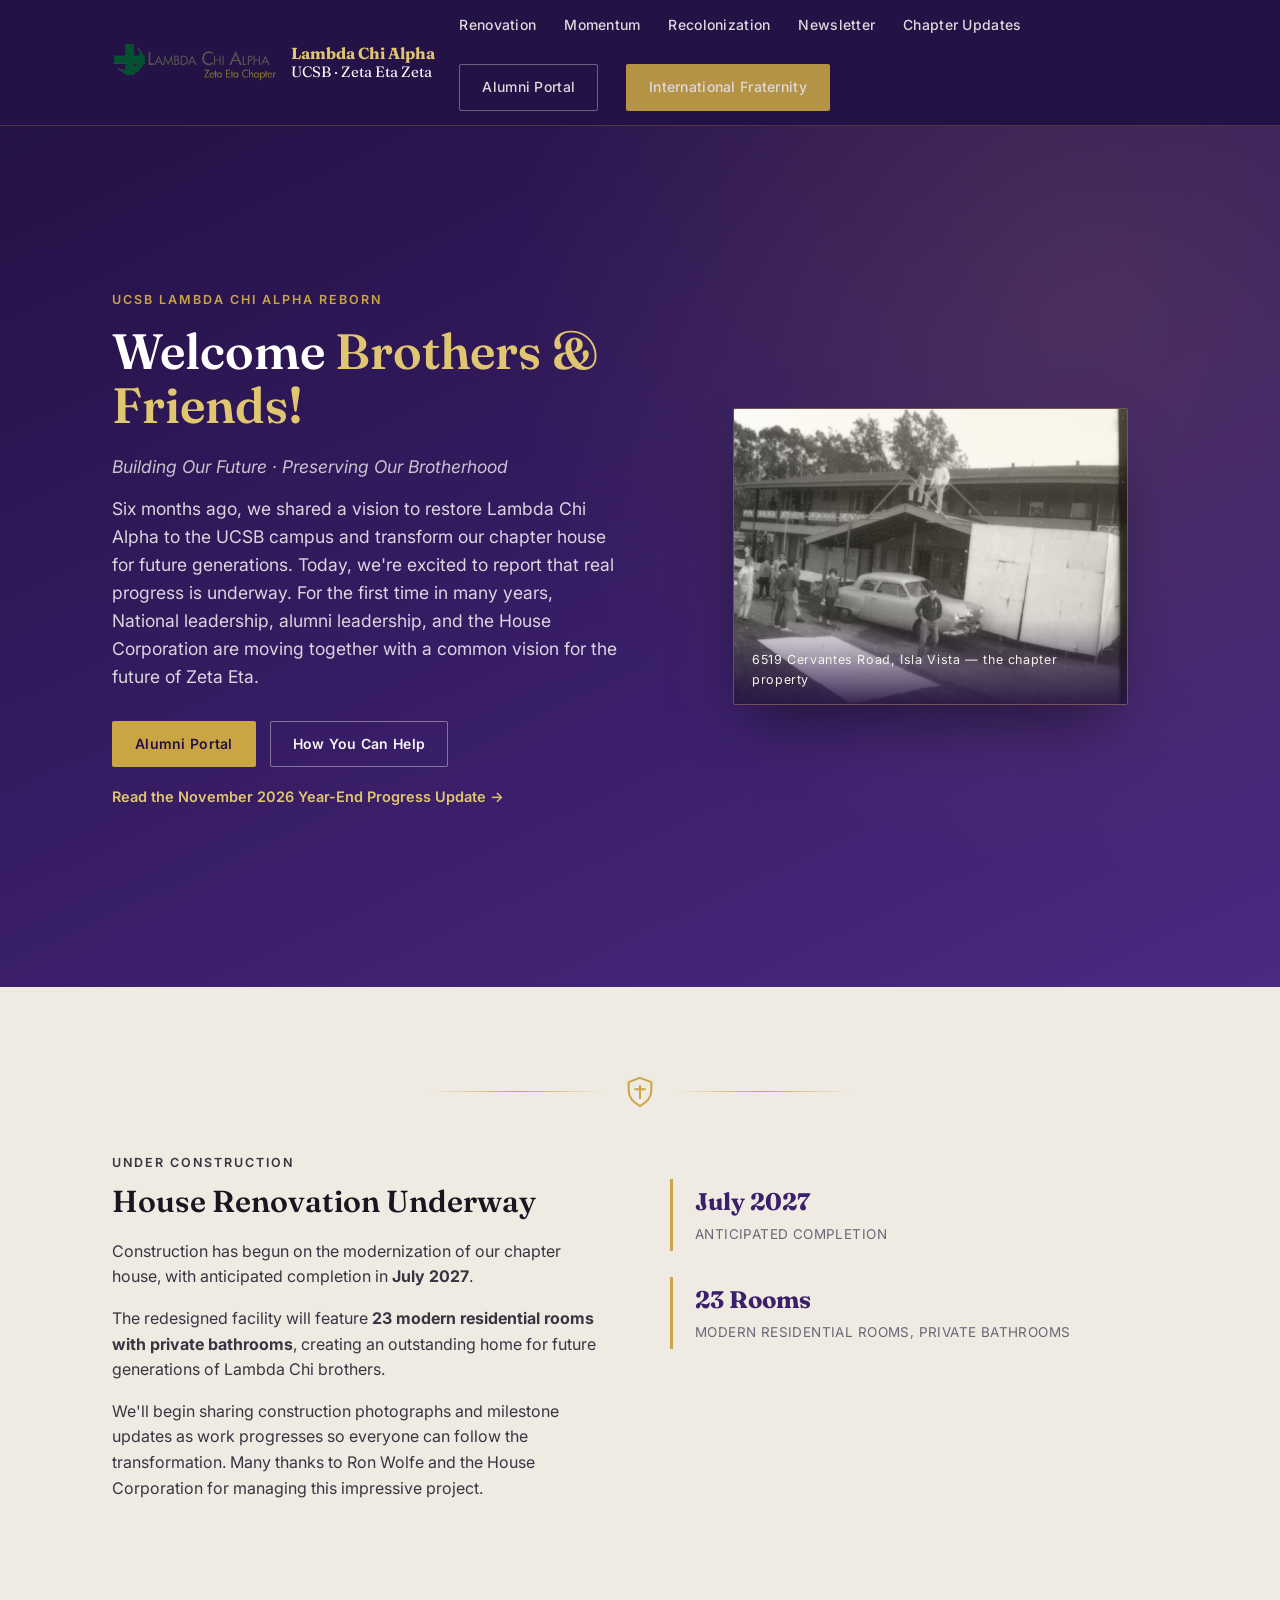
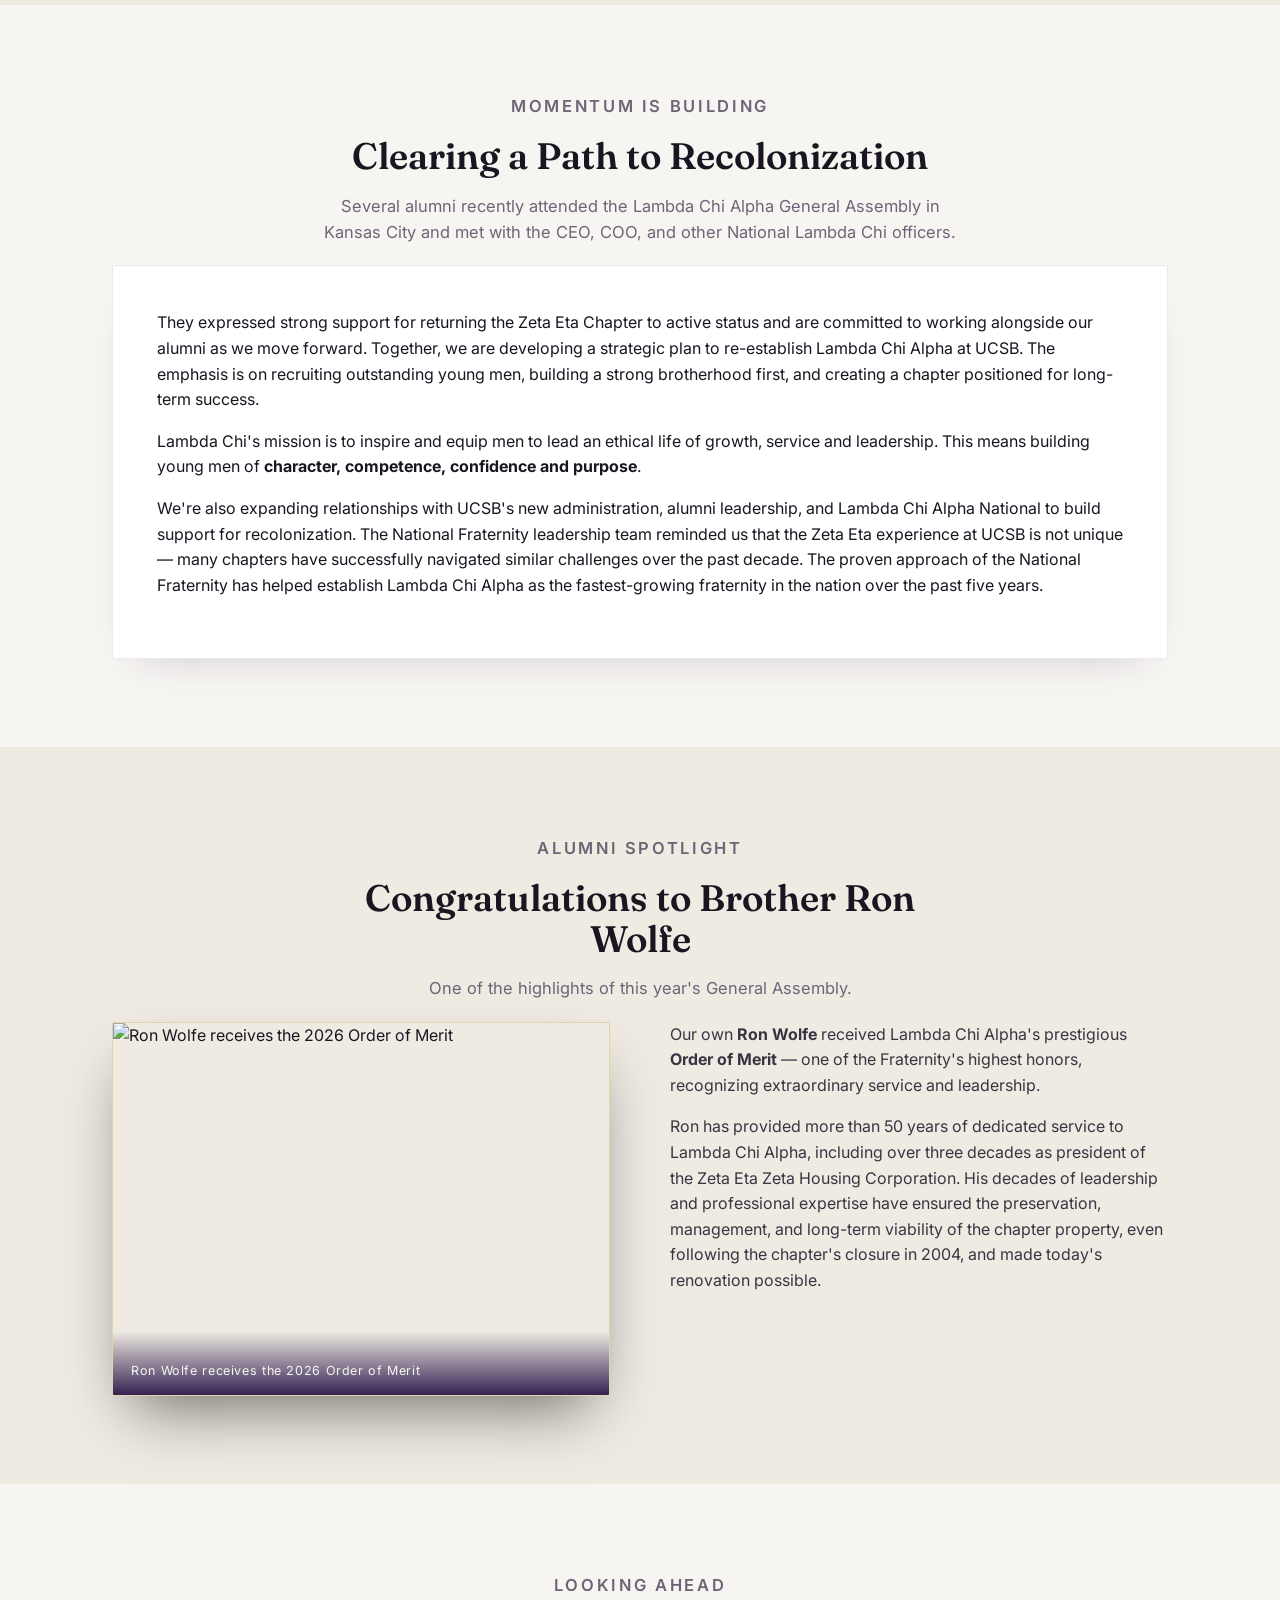
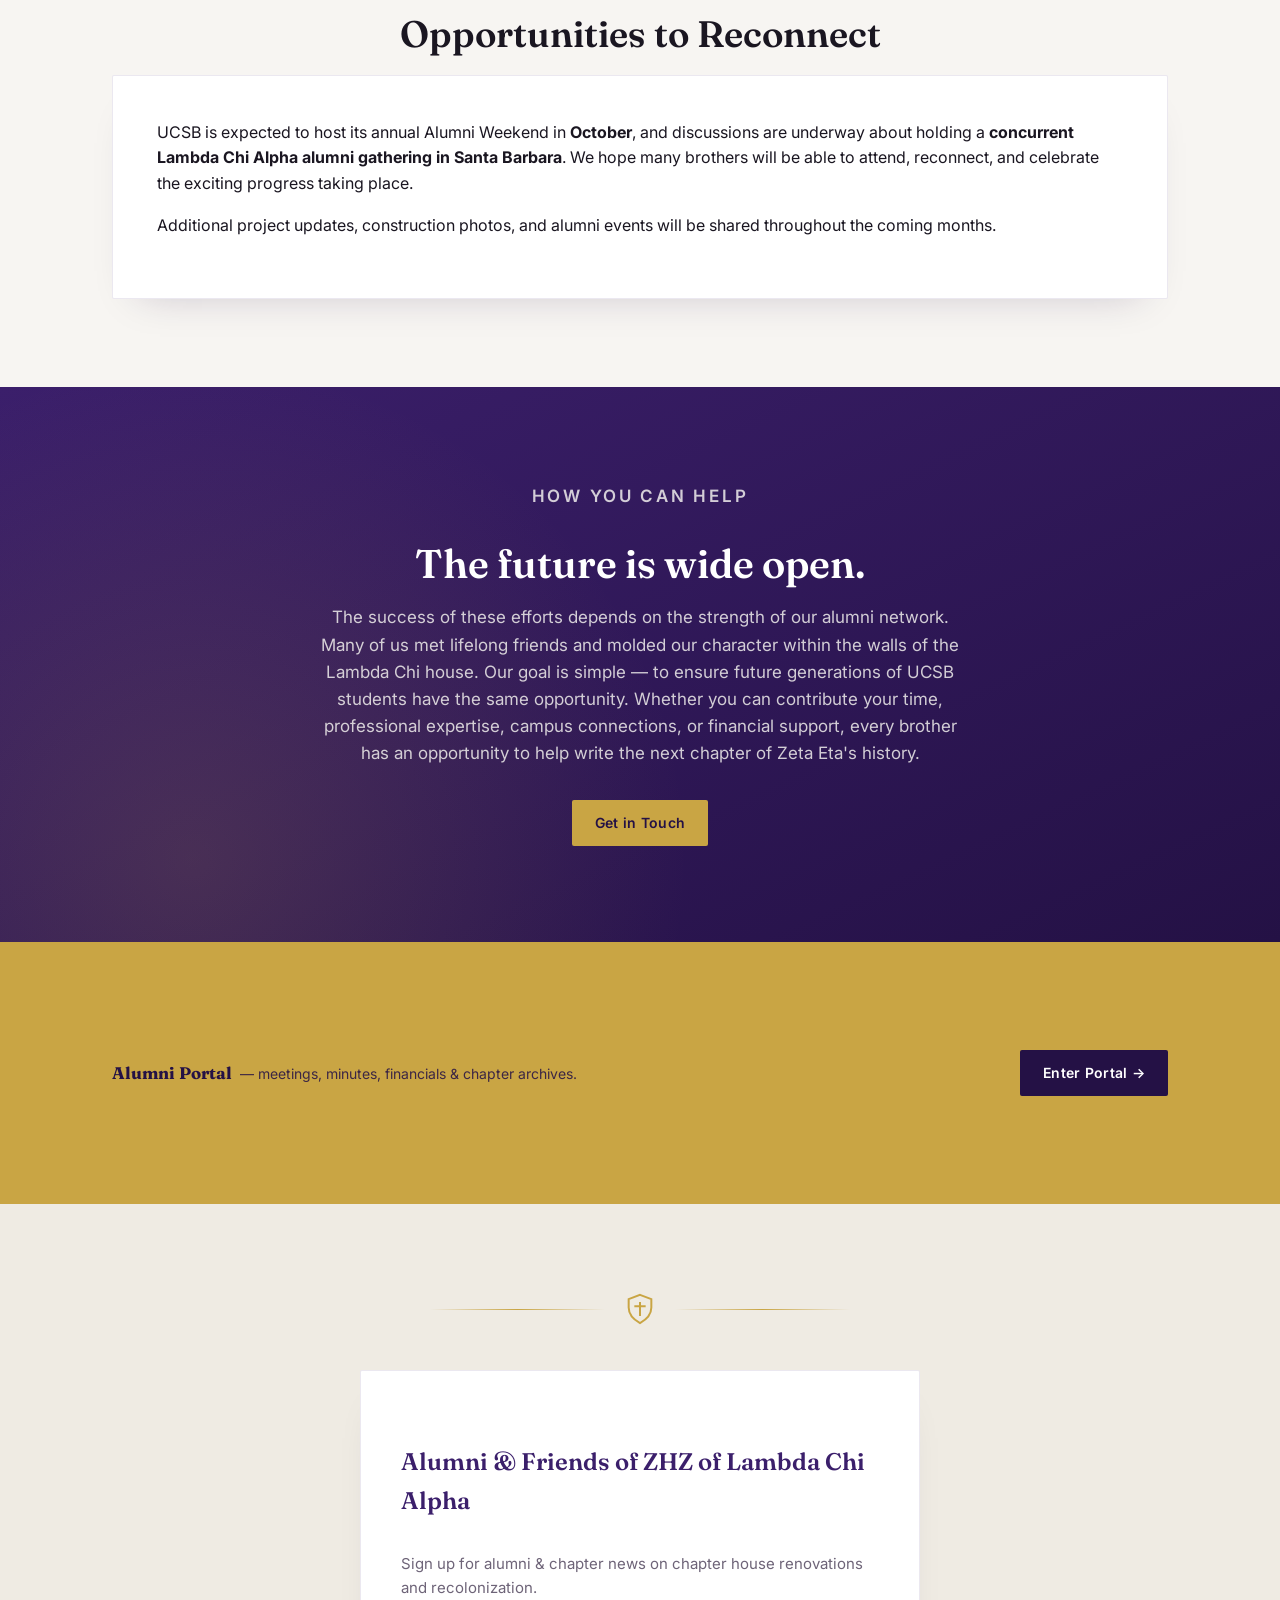
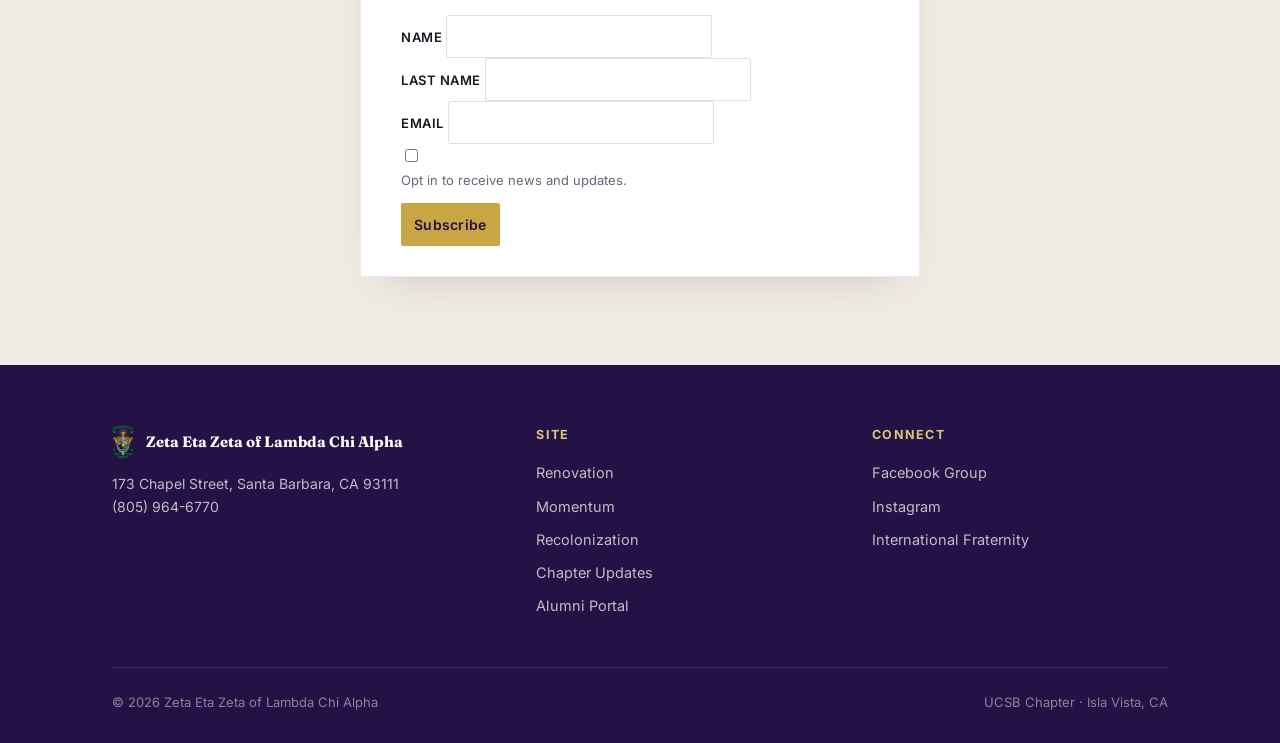
==== commit 261a6bef: "Add November 2026 year-end progress update with alumni weekend photos" ====
--- a/index.html
+++ b/index.html
@@ -46,6 +46,7 @@
           <a class="btn btn-gold" href="portal.html">Alumni Portal</a>
           <a class="btn btn-outline" href="#recolonization">How You Can Help</a>
         </div>
+        <p class="hero-update"><a href="blog.html#november-2026-update">Read the November 2026 Year-End Progress Update &rarr;</a></p>
       </div>
       <figure class="hero-figure">
         <img src="assets/house.jpg" alt="The Lambda Chi Alpha house at 6519 Cervantes Road">
--- a/assets/style.css
+++ b/assets/style.css
@@ -646,3 +646,58 @@
 @media (max-width: 560px) {
   .post-images { grid-template-columns: 1fr; }
 }
+
+/* ---------- Long-form update posts ---------- */
+.post-kicker {
+  font-family: var(--font-display);
+  font-size: 1.15rem;
+  font-weight: 600;
+  color: var(--purple-deep);
+  margin-bottom: 2px;
+}
+.post-tagline {
+  font-style: italic;
+  color: var(--stone);
+  font-size: 14.5px;
+  margin-bottom: 14px;
+}
+.post-body h3 {
+  font-size: 1.25rem;
+  color: var(--purple-deep);
+  margin: 30px 0 12px;
+}
+.post-body ul { margin: 0 0 1em; padding-left: 0; color: #3a3442; }
+.post-body ul.post-list { padding-left: 22px; }
+.post-body ul.post-list li { margin-bottom: 6px; }
+.post-body ul.check-list { list-style: none; }
+.post-body ul.check-list li {
+  position: relative;
+  padding-left: 28px;
+  margin-bottom: 8px;
+}
+.post-body ul.check-list li::before {
+  content: "\2713";
+  position: absolute;
+  left: 4px;
+  top: 0;
+  color: var(--gold);
+  font-weight: 700;
+}
+.post-figure { margin: 22px 0; }
+.post-figure img {
+  width: 100%;
+  height: auto;
+  border-radius: var(--radius);
+  border: 1px solid rgba(59,31,107,0.1);
+}
+.post-figure figcaption {
+  font-size: 12.5px;
+  color: var(--stone);
+  margin-top: 6px;
+}
+.post-cta { margin: 24px 0 8px; }
+.post-cta .btn { white-space: normal; text-align: center; }
+.post-cta-note { font-size: 13.5px; color: var(--stone); }
+.hero-update { margin-top: 18px; font-size: 14.5px; }
+.hero-update a { color: var(--gold-bright); font-weight: 600; text-decoration: none; }
+.hero-update a:hover { text-decoration: underline; }
